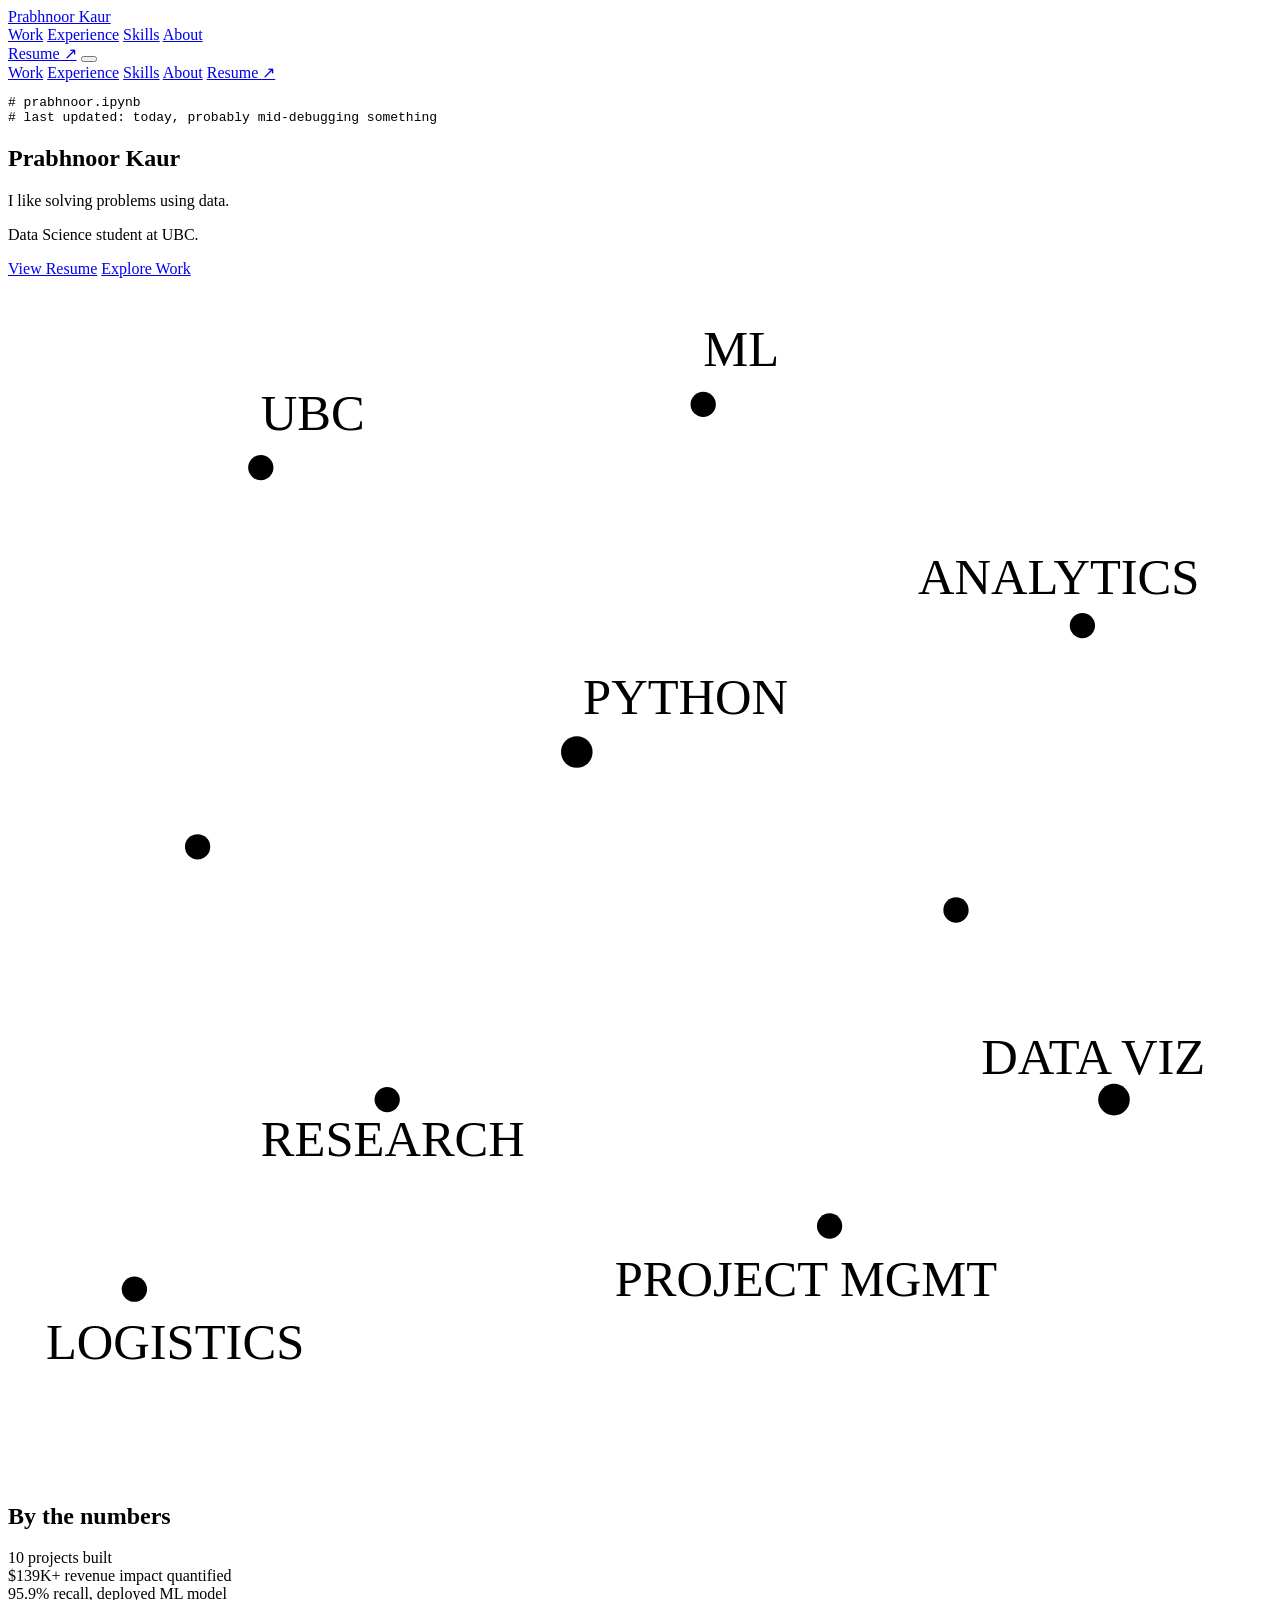
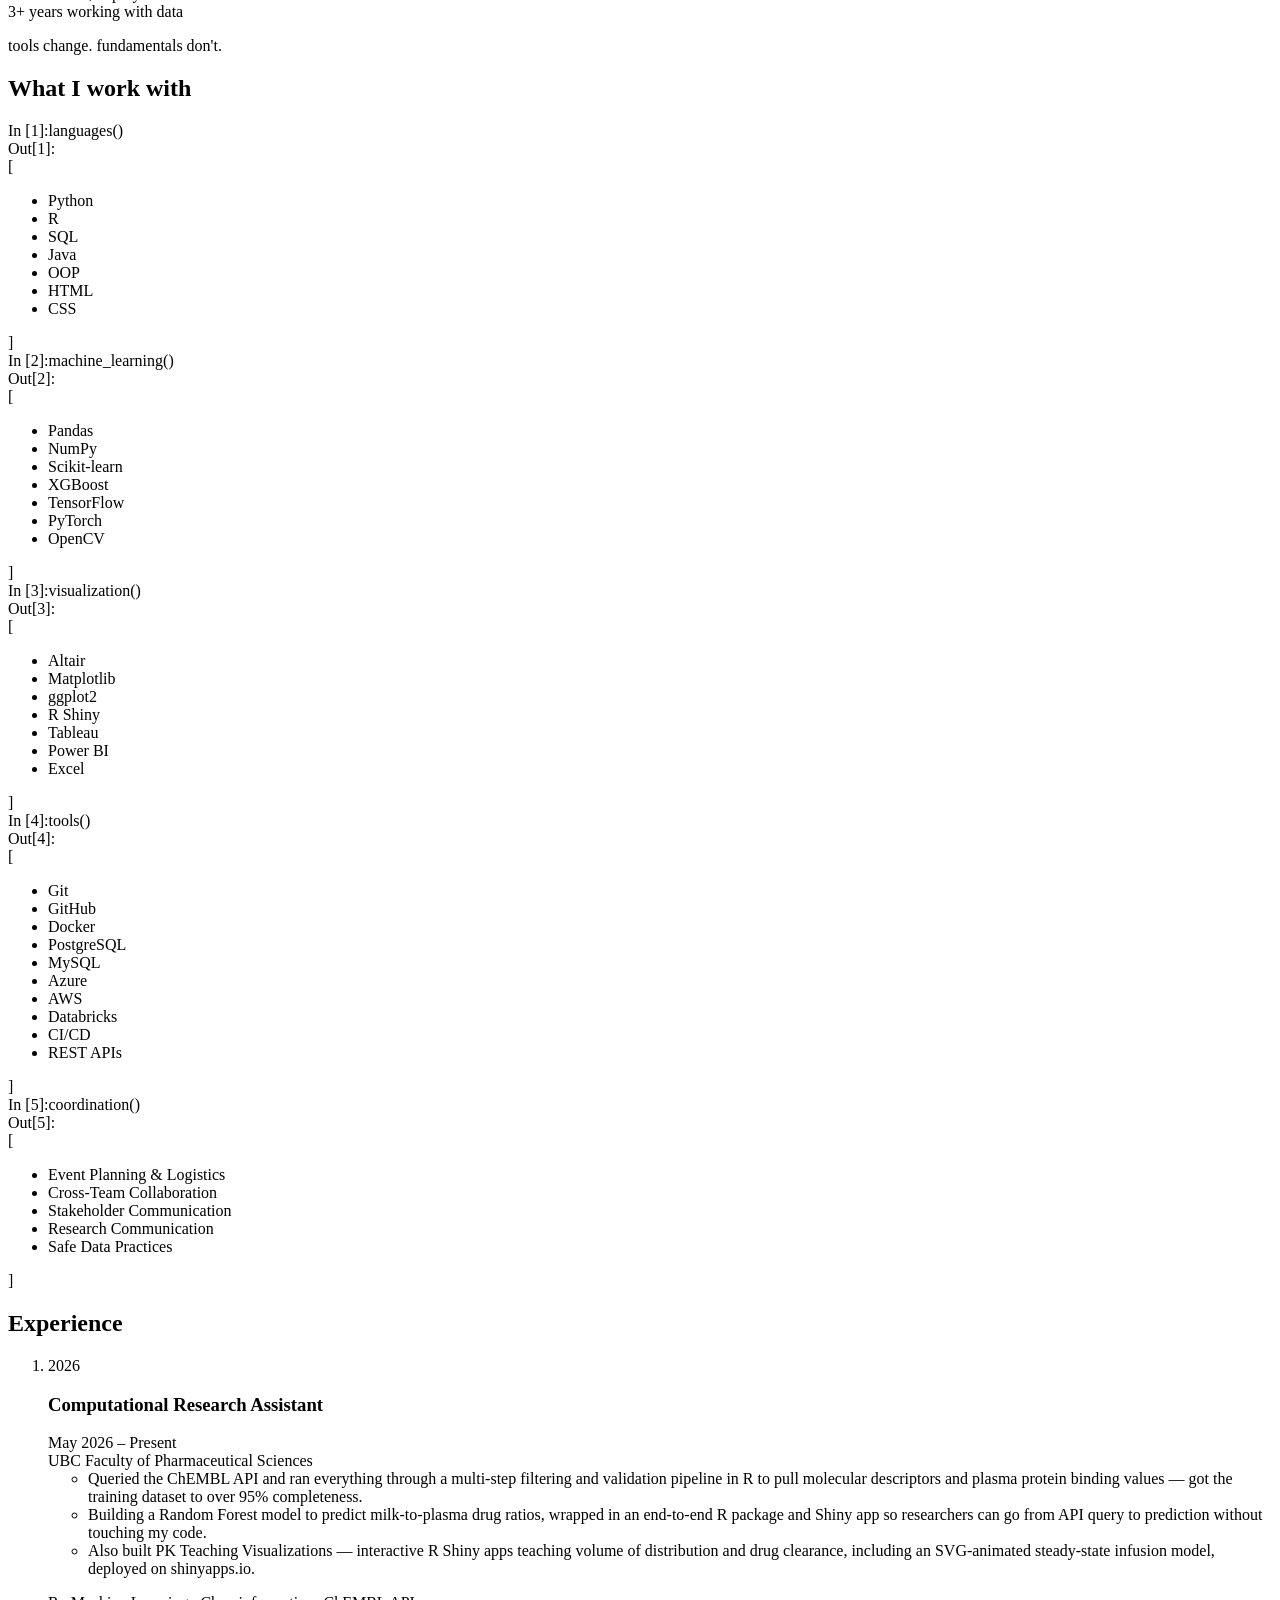
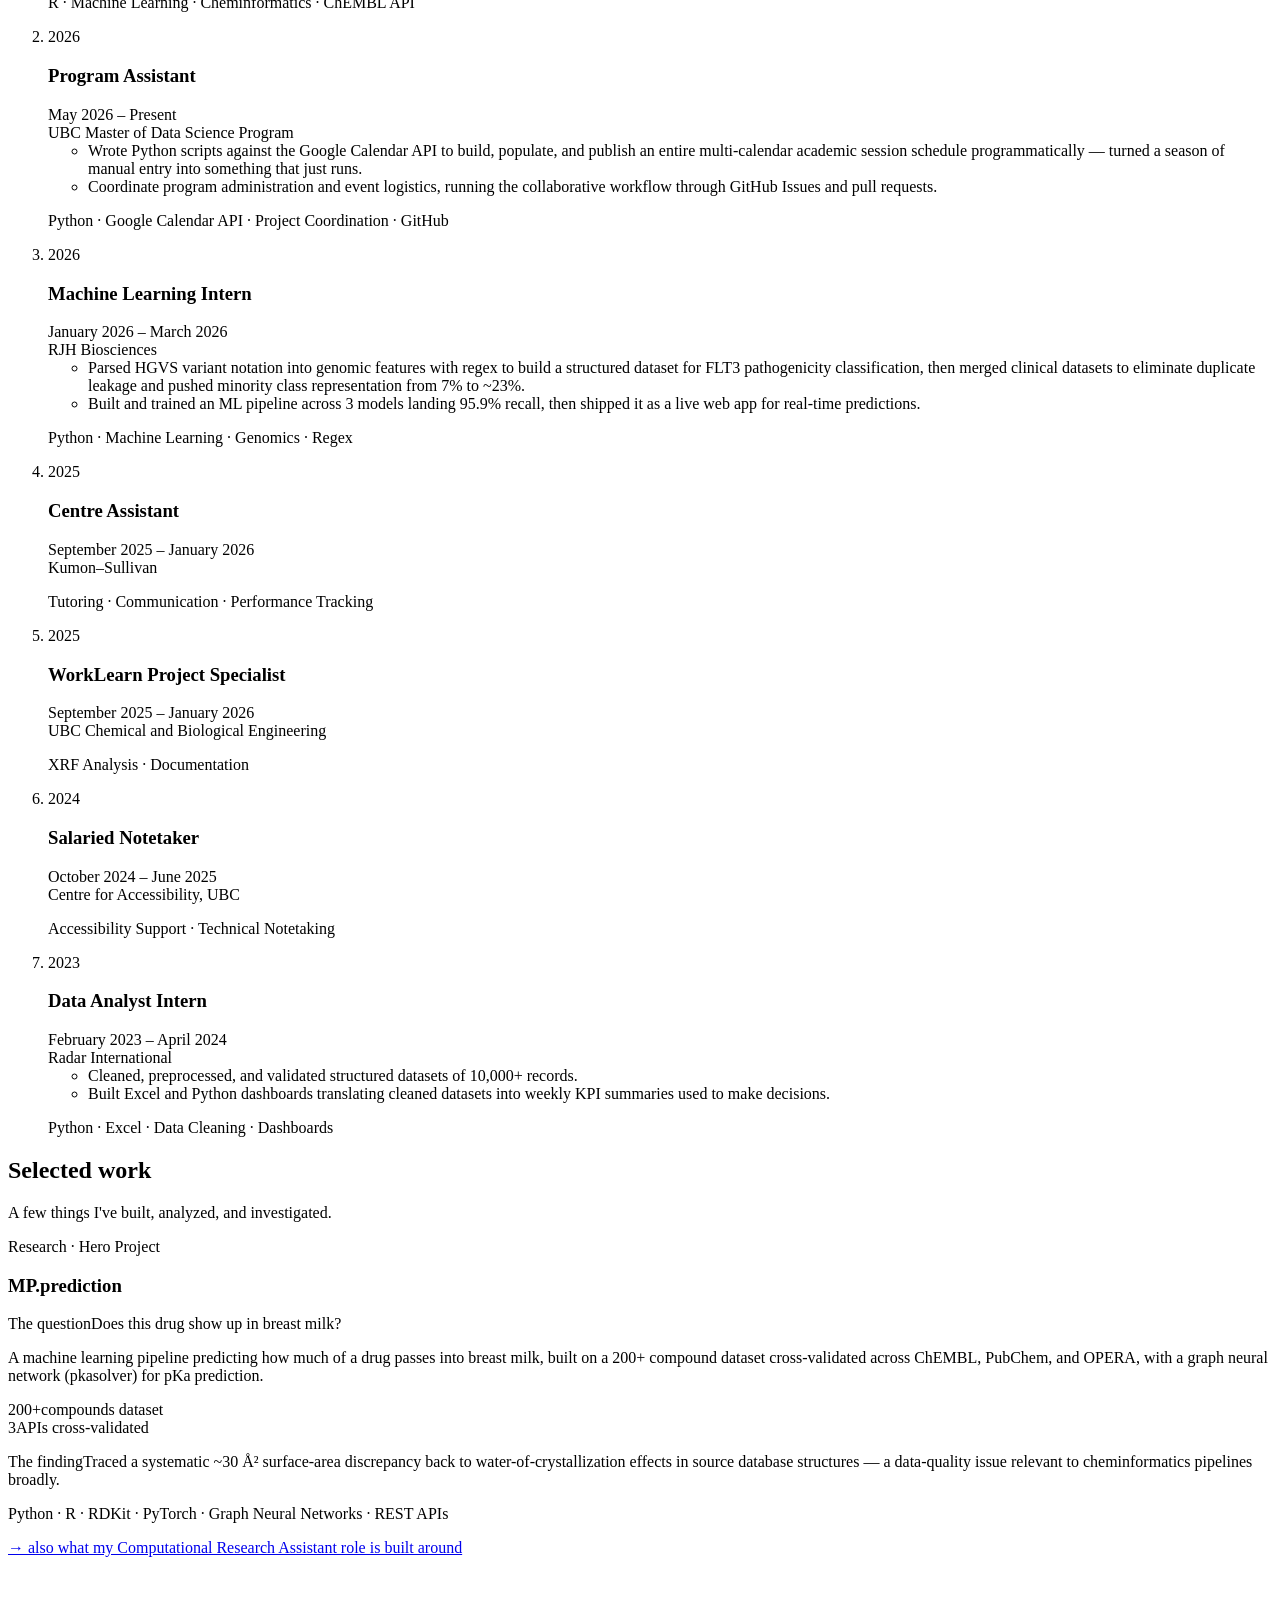
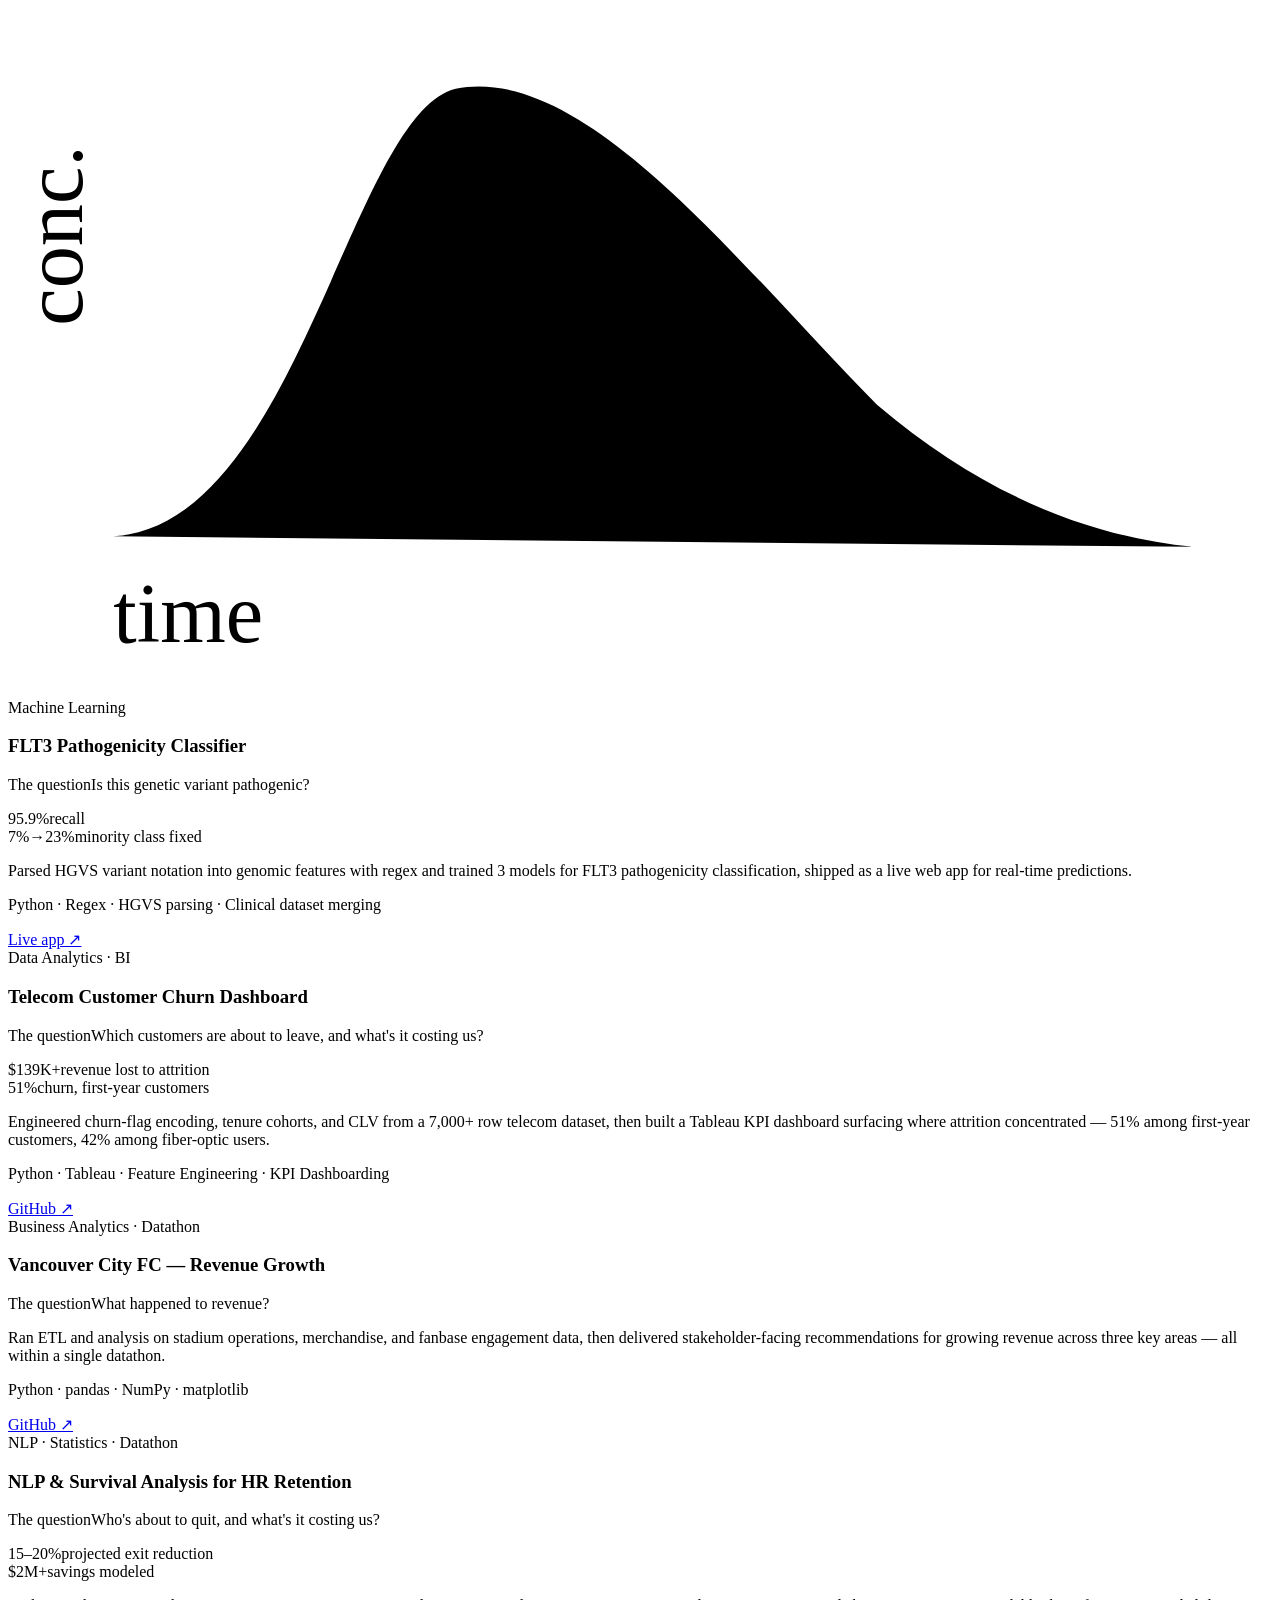
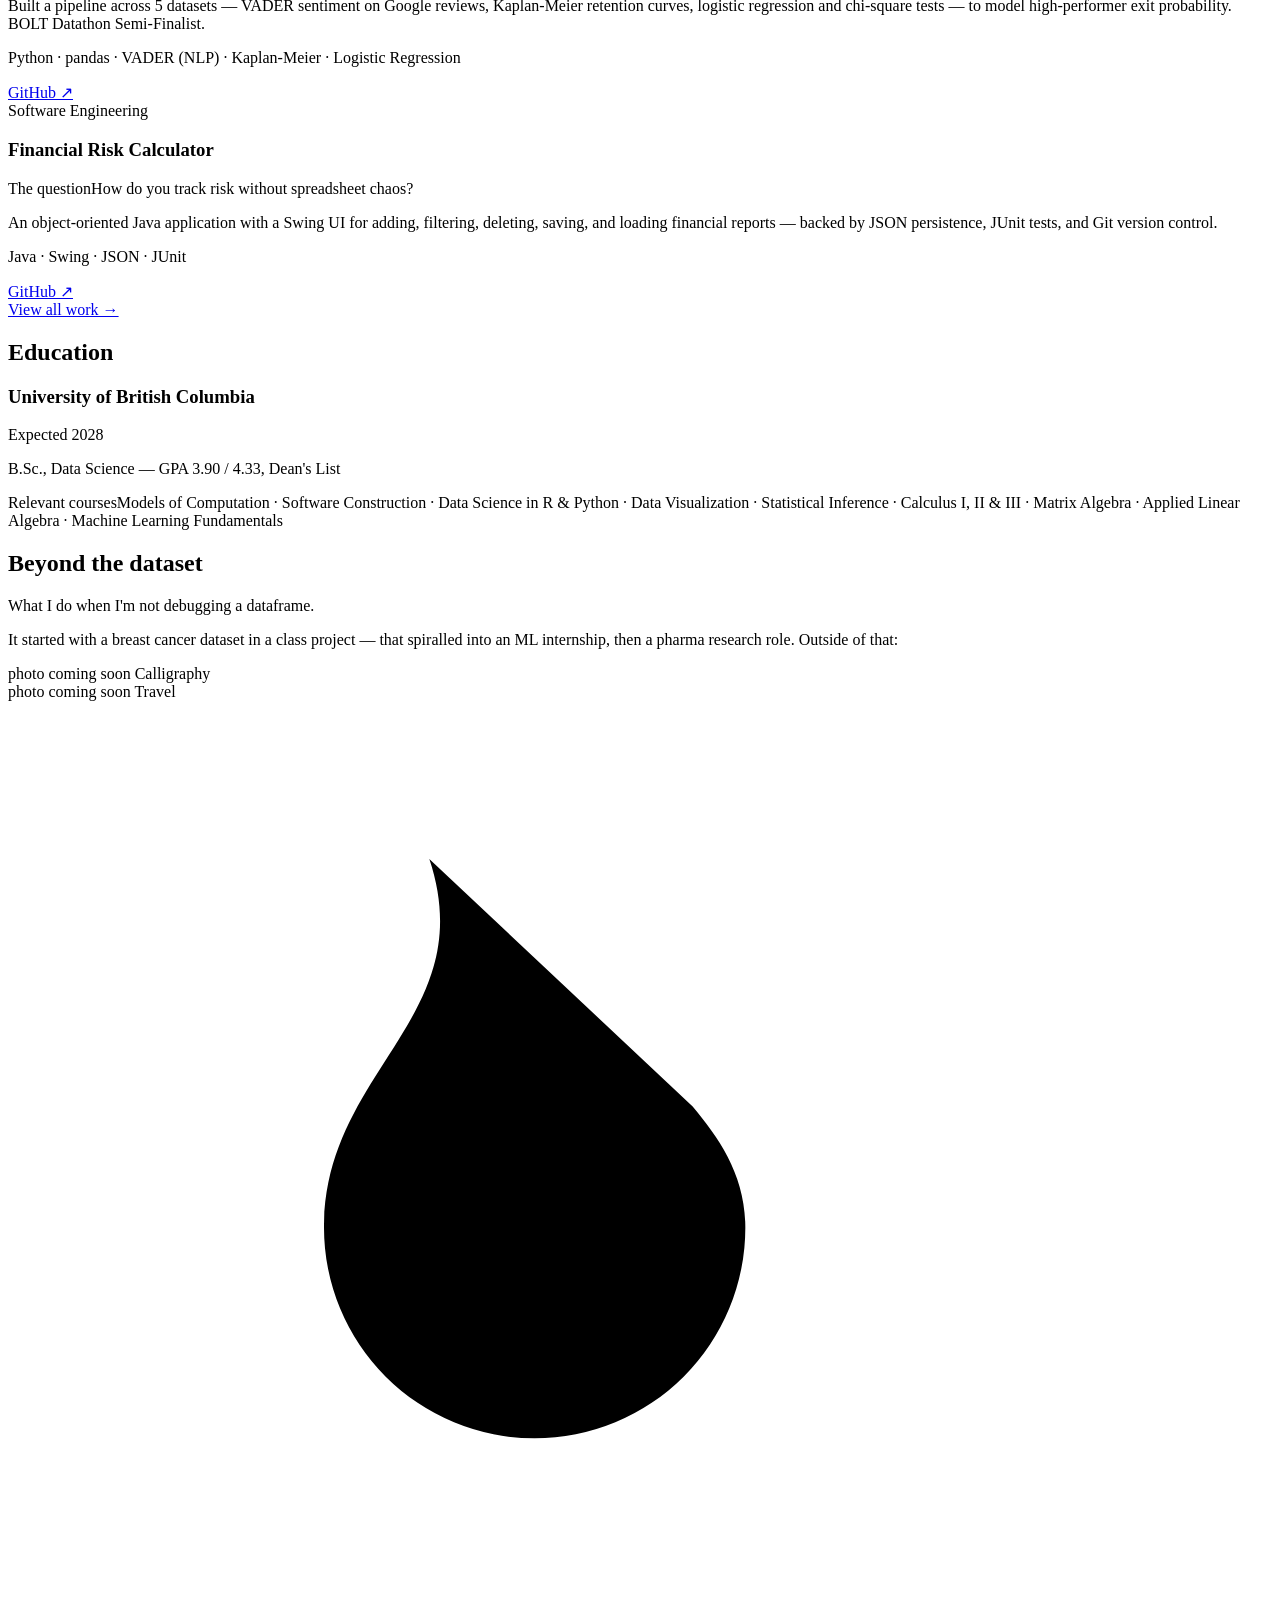
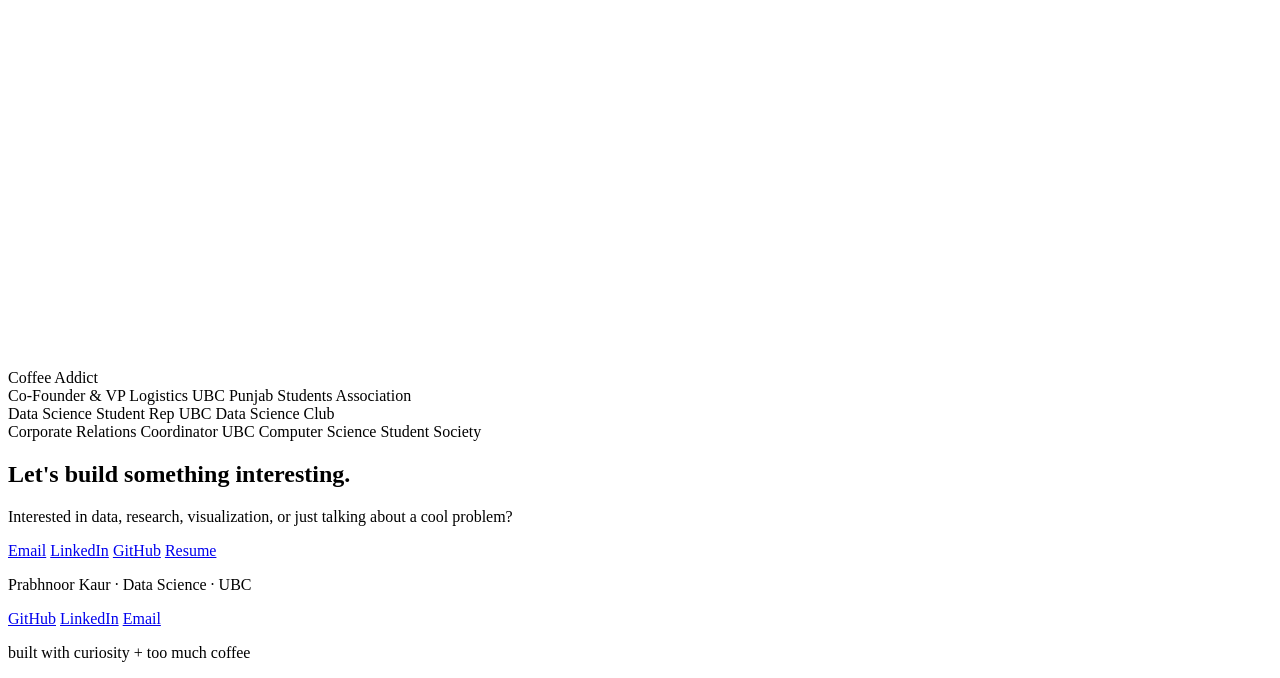
==== index.html @ 6705903b "added index.html" ====
<!DOCTYPE html>
<html lang="en">
<head>
  <meta charset="UTF-8" />
  <meta name="viewport" content="width=device-width, initial-scale=1.0" />
  <title>Prabhnoor Kaur — Data Science Student</title>
  <meta name="description" content="Data Science student at UBC working across machine learning, research, analytics, and data visualization." />
  <meta property="og:title" content="Prabhnoor Kaur — Data Science Student" />
  <meta property="og:description" content="Data Science student at UBC working across machine learning, research, analytics, and data visualization." />
  <meta property="og:type" content="website" />
  <link rel="icon" href="data:image/svg+xml,%3Csvg xmlns='http://www.w3.org/2000/svg' viewBox='0 0 32 32'%3E%3Crect width='32' height='32' rx='6' fill='%232E2A25'/%3E%3Ctext x='16' y='22' font-family='Georgia,serif' font-size='17' fill='%23FAF6EF' text-anchor='middle'%3EPK%3C/text%3E%3C/svg%3E" />

  <link rel="preconnect" href="https://fonts.googleapis.com" />
  <link rel="preconnect" href="https://fonts.gstatic.com" crossorigin />
  <link href="https://fonts.googleapis.com/css2?family=Playfair+Display:ital,wght@0,500;0,600;0,700;0,800;1,500;1,600&family=Caveat:wght@500;600;700&family=Inter:wght@400;500;600;700&family=JetBrains+Mono:wght@400;500;600&display=swap" rel="stylesheet" />

  <link rel="stylesheet" href="css/style.css" />
</head>
<body>

  <header class="site-nav" id="site-nav">
    <div class="site-nav-inner">
      <a class="nav-brand" href="#hero">Prabhnoor Kaur</a>

      <nav class="nav-links" aria-label="Primary">
        <a href="#work">Work</a>
        <a href="#experience">Experience</a>
        <a href="#skills">Skills</a>
        <a href="#about">About</a>
      </nav>

      <a class="nav-resume" href="assets/resume.pdf" download>Resume ↗</a>

      <button class="nav-toggle" id="nav-toggle" aria-expanded="false" aria-controls="nav-mobile-menu" aria-label="Open menu">
        <span></span><span></span><span></span>
      </button>
    </div>

    <nav class="nav-mobile" id="nav-mobile-menu" aria-label="Primary mobile">
      <a href="#work">Work</a>
      <a href="#experience">Experience</a>
      <a href="#skills">Skills</a>
      <a href="#about">About</a>
      <a href="assets/resume.pdf" download>Resume ↗</a>
    </nav>
  </header>

  <main>

    <!-- ============ HERO ============ -->
    <section class="hero" id="hero">
      <div class="hero-inner">
        <div class="hero-copy">
          <pre class="notebook-opener" aria-hidden="true"># prabhnoor.ipynb
# last updated: today, probably mid-debugging something</pre>

          <h1 class="hero-name">Prabhnoor Kaur</h1>

          <p class="hero-statement">I like solving problems using data.</p>
          <p class="hero-support">Data Science student at UBC.</p>

          <div class="hero-ctas">
            <a class="btn btn-primary" href="assets/resume.pdf" download>View Resume</a>
            <a class="btn btn-secondary" href="#work">Explore Work</a>
          </div>
        </div>

        <div class="hero-viz" aria-hidden="true">
          <svg class="network" viewBox="0 0 400 380" width="100%" height="100%">
            <g class="network-lines">
              <line x1="80" y1="60" x2="220" y2="40" />
              <line x1="220" y1="40" x2="340" y2="110" />
              <line x1="80" y1="60" x2="60" y2="180" />
              <line x1="60" y1="180" x2="180" y2="150" />
              <line x1="180" y1="150" x2="300" y2="200" />
              <line x1="180" y1="150" x2="120" y2="260" />
              <line x1="300" y1="200" x2="350" y2="260" />
              <line x1="120" y1="260" x2="260" y2="300" />
              <line x1="260" y1="300" x2="350" y2="260" />
              <line x1="60" y1="180" x2="40" y2="320" />
              <line x1="120" y1="260" x2="40" y2="320" />
            </g>
            <g class="network-points">
              <circle cx="80" cy="60" r="4" style="animation-delay:.05s" />
              <circle cx="220" cy="40" r="4" style="animation-delay:.12s" />
              <circle cx="340" cy="110" r="4" style="animation-delay:.19s" />
              <circle cx="60" cy="180" r="4" style="animation-delay:.26s" />
              <circle cx="180" cy="150" r="5" style="animation-delay:.33s" />
              <circle cx="300" cy="200" r="4" style="animation-delay:.40s" />
              <circle cx="120" cy="260" r="4" style="animation-delay:.47s" />
              <circle cx="260" cy="300" r="4" style="animation-delay:.54s" />
              <circle cx="350" cy="260" r="5" style="animation-delay:.61s" />
              <circle cx="40" cy="320" r="4" style="animation-delay:.68s" />
            </g>
            <g class="network-labels">
              <text x="80" y="48" style="animation-delay:1.3s">UBC</text>
              <text x="220" y="28" style="animation-delay:1.38s">ML</text>
              <text x="182" y="138" style="animation-delay:1.46s">PYTHON</text>
              <text x="80" y="278" style="animation-delay:1.54s">RESEARCH</text>
              <text x="308" y="252" style="animation-delay:1.62s">DATA VIZ</text>
              <text x="288" y="100" style="animation-delay:1.7s">ANALYTICS</text>
              <text x="192" y="322" style="animation-delay:1.78s">PROJECT MGMT</text>
              <text x="12" y="342" style="animation-delay:1.86s">LOGISTICS</text>
            </g>
          </svg>
        </div>
      </div>
    </section>

    <!-- ============ BY THE NUMBERS ============ -->
    <section class="numbers" id="numbers">
      <h2 class="visually-hidden">By the numbers</h2>
      <div class="numbers-inner">
        <div class="number-tile">
          <span class="number-value" data-count-to="10" data-suffix="">10</span>
          <span class="number-label">projects built</span>
        </div>
        <div class="number-tile">
          <span class="number-value" data-count-to="139" data-prefix="$" data-suffix="K+">$139K+</span>
          <span class="number-label">revenue impact quantified</span>
        </div>
        <div class="number-tile">
          <span class="number-value" data-count-to="95.9" data-suffix="%">95.9%</span>
          <span class="number-label">recall, deployed ML model</span>
        </div>
        <div class="number-tile">
          <span class="number-value" data-count-to="3" data-suffix="+">3+</span>
          <span class="number-label">years working with data</span>
        </div>
      </div>
    </section>

    <!-- ============ SKILLS ============ -->
    <section class="skills" id="skills">
      <div class="skills-inner">
        <p class="hand-annotation">tools change. fundamentals don't.</p>
        <h2 class="section-title reveal">What I work with</h2>

        <div class="skills-grid">

          <div class="skill-cluster reveal">
            <div class="cell-input">
              <span class="cell-prompt">In [1]:</span><span class="cell-code">languages()</span>
            </div>
            <div class="cell-output">
              <span class="output-prompt">Out[1]:</span>
              <div class="output-list-wrap">
                <span class="bracket">[</span>
                <ul class="output-list">
                  <li>Python</li><li>R</li><li>SQL</li><li>Java</li><li>OOP</li><li>HTML</li><li>CSS</li>
                </ul>
                <span class="bracket">]</span>
              </div>
            </div>
          </div>

          <div class="skill-cluster reveal">
            <div class="cell-input">
              <span class="cell-prompt">In [2]:</span><span class="cell-code">machine_learning()</span>
            </div>
            <div class="cell-output">
              <span class="output-prompt">Out[2]:</span>
              <div class="output-list-wrap">
                <span class="bracket">[</span>
                <ul class="output-list">
                  <li>Pandas</li><li>NumPy</li><li>Scikit-learn</li><li>XGBoost</li><li>TensorFlow</li><li>PyTorch</li><li>OpenCV</li>
                </ul>
                <span class="bracket">]</span>
              </div>
            </div>
          </div>

          <div class="skill-cluster reveal">
            <div class="cell-input">
              <span class="cell-prompt">In [3]:</span><span class="cell-code">visualization()</span>
            </div>
            <div class="cell-output">
              <span class="output-prompt">Out[3]:</span>
              <div class="output-list-wrap">
                <span class="bracket">[</span>
                <ul class="output-list">
                  <li>Altair</li><li>Matplotlib</li><li>ggplot2</li><li>R Shiny</li><li>Tableau</li><li>Power BI</li><li>Excel</li>
                </ul>
                <span class="bracket">]</span>
              </div>
            </div>
          </div>

          <div class="skill-cluster reveal">
            <div class="cell-input">
              <span class="cell-prompt">In [4]:</span><span class="cell-code">tools()</span>
            </div>
            <div class="cell-output">
              <span class="output-prompt">Out[4]:</span>
              <div class="output-list-wrap">
                <span class="bracket">[</span>
                <ul class="output-list">
                  <li>Git</li><li>GitHub</li><li>Docker</li><li>PostgreSQL</li><li>MySQL</li><li>Azure</li><li>AWS</li><li>Databricks</li><li>CI/CD</li><li>REST APIs</li>
                </ul>
                <span class="bracket">]</span>
              </div>
            </div>
          </div>

          <div class="skill-cluster reveal">
            <div class="cell-input">
              <span class="cell-prompt">In [5]:</span><span class="cell-code">coordination()</span>
            </div>
            <div class="cell-output">
              <span class="output-prompt">Out[5]:</span>
              <div class="output-list-wrap">
                <span class="bracket">[</span>
                <ul class="output-list">
                  <li>Event Planning &amp; Logistics</li><li>Cross-Team Collaboration</li><li>Stakeholder Communication</li><li>Research Communication</li><li>Safe Data Practices</li>
                </ul>
                <span class="bracket">]</span>
              </div>
            </div>
          </div>

        </div>
      </div>
    </section>

    <!-- ============ EXPERIENCE ============ -->
    <section class="experience" id="experience">
      <div class="experience-inner">
        <h2 class="section-title reveal">Experience</h2>

        <ol class="timeline">

          <li class="timeline-entry timeline-entry--major reveal">
            <span class="timeline-year">2026</span>
            <div class="timeline-content">
              <div class="timeline-head">
                <h3 class="timeline-role">Computational Research Assistant</h3>
                <span class="timeline-dates">May 2026 – Present</span>
              </div>
              <span class="timeline-org">UBC Faculty of Pharmaceutical Sciences</span>
              <ul class="timeline-bullets">
                <li>Queried the ChEMBL API and ran everything through a multi-step filtering and validation pipeline in R to pull molecular descriptors and plasma protein binding values — got the training dataset to over 95% completeness.</li>
                <li>Building a Random Forest model to predict milk-to-plasma drug ratios, wrapped in an end-to-end R package and Shiny app so researchers can go from API query to prediction without touching my code.</li>
                <li>Also built PK Teaching Visualizations — interactive R Shiny apps teaching volume of distribution and drug clearance, including an SVG-animated steady-state infusion model, deployed on shinyapps.io.</li>
              </ul>
              <p class="timeline-tags">R · Machine Learning · Cheminformatics · ChEMBL API</p>
            </div>
          </li>

          <li class="timeline-entry timeline-entry--major reveal">
            <span class="timeline-year">2026</span>
            <div class="timeline-content">
              <div class="timeline-head">
                <h3 class="timeline-role">Program Assistant</h3>
                <span class="timeline-dates">May 2026 – Present</span>
              </div>
              <span class="timeline-org">UBC Master of Data Science Program</span>
              <ul class="timeline-bullets">
                <li>Wrote Python scripts against the Google Calendar API to build, populate, and publish an entire multi-calendar academic session schedule programmatically — turned a season of manual entry into something that just runs.</li>
                <li>Coordinate program administration and event logistics, running the collaborative workflow through GitHub Issues and pull requests.</li>
              </ul>
              <p class="timeline-tags">Python · Google Calendar API · Project Coordination · GitHub</p>
            </div>
          </li>

          <li class="timeline-entry timeline-entry--major reveal">
            <span class="timeline-year">2026</span>
            <div class="timeline-content">
              <div class="timeline-head">
                <h3 class="timeline-role">Machine Learning Intern</h3>
                <span class="timeline-dates">January 2026 – March 2026</span>
              </div>
              <span class="timeline-org">RJH Biosciences</span>
              <ul class="timeline-bullets">
                <li>Parsed HGVS variant notation into genomic features with regex to build a structured dataset for FLT3 pathogenicity classification, then merged clinical datasets to eliminate duplicate leakage and pushed minority class representation from 7% to ~23%.</li>
                <li>Built and trained an ML pipeline across 3 models landing 95.9% recall, then shipped it as a live web app for real-time predictions.</li>
              </ul>
              <p class="timeline-tags">Python · Machine Learning · Genomics · Regex</p>
            </div>
          </li>

          <li class="timeline-entry reveal">
            <span class="timeline-year">2025</span>
            <div class="timeline-content">
              <div class="timeline-head">
                <h3 class="timeline-role">Centre Assistant</h3>
                <span class="timeline-dates">September 2025 – January 2026</span>
              </div>
              <span class="timeline-org">Kumon–Sullivan</span>
              <p class="timeline-tags">Tutoring · Communication · Performance Tracking</p>
            </div>
          </li>

          <li class="timeline-entry reveal">
            <span class="timeline-year">2025</span>
            <div class="timeline-content">
              <div class="timeline-head">
                <h3 class="timeline-role">WorkLearn Project Specialist</h3>
                <span class="timeline-dates">September 2025 – January 2026</span>
              </div>
              <span class="timeline-org">UBC Chemical and Biological Engineering</span>
              <p class="timeline-tags">XRF Analysis · Documentation</p>
            </div>
          </li>

          <li class="timeline-entry reveal">
            <span class="timeline-year">2024</span>
            <div class="timeline-content">
              <div class="timeline-head">
                <h3 class="timeline-role">Salaried Notetaker</h3>
                <span class="timeline-dates">October 2024 – June 2025</span>
              </div>
              <span class="timeline-org">Centre for Accessibility, UBC</span>
              <p class="timeline-tags">Accessibility Support · Technical Notetaking</p>
            </div>
          </li>

          <li class="timeline-entry timeline-entry--major reveal">
            <span class="timeline-year">2023</span>
            <div class="timeline-content">
              <div class="timeline-head">
                <h3 class="timeline-role">Data Analyst Intern</h3>
                <span class="timeline-dates">February 2023 – April 2024</span>
              </div>
              <span class="timeline-org">Radar International</span>
              <ul class="timeline-bullets">
                <li>Cleaned, preprocessed, and validated structured datasets of 10,000+ records.</li>
                <li>Built Excel and Python dashboards translating cleaned datasets into weekly KPI summaries used to make decisions.</li>
              </ul>
              <p class="timeline-tags">Python · Excel · Data Cleaning · Dashboards</p>
            </div>
          </li>

        </ol>
      </div>
    </section>

    <!-- ============ SELECTED WORK ============ -->
    <section class="work" id="work">
      <div class="work-inner">
        <h2 class="section-title reveal">Selected work</h2>
        <p class="work-sub">A few things I've built, analyzed, and investigated.</p>

        <article class="project project--hero reveal">
          <div class="project-copy">
            <span class="project-tag">Research · Hero Project</span>
            <h3 class="project-title">MP.prediction</h3>
            <p class="project-question"><span class="label">The question</span>Does this drug show up in breast milk?</p>
            <p class="project-desc">A machine learning pipeline predicting how much of a drug passes into breast milk, built on a 200+ compound dataset cross-validated across ChEMBL, PubChem, and OPERA, with a graph neural network (pkasolver) for pKa prediction.</p>
            <div class="project-metrics">
              <div><span class="metric-value">200+</span><span class="metric-label">compounds dataset</span></div>
              <div><span class="metric-value">3</span><span class="metric-label">APIs cross-validated</span></div>
            </div>
            <p class="project-finding"><span class="label">The finding</span>Traced a systematic ~30 Å² surface-area discrepancy back to water-of-crystallization effects in source database structures — a data-quality issue relevant to cheminformatics pipelines broadly.</p>
            <p class="project-approach">Python · R · RDKit · PyTorch · Graph Neural Networks · REST APIs</p>
            <a class="project-link" href="#experience">→ also what my Computational Research Assistant role is built around</a>
          </div>
          <div class="project-viz" aria-hidden="true">
            <svg viewBox="0 0 240 140" width="100%" height="100%">
              <line class="axis" x1="20" y1="115" x2="225" y2="115" />
              <line class="axis" x1="20" y1="115" x2="20" y2="15" />
              <path class="curve" d="M20,110 C 55,108 65,30 85,25 C 110,20 140,60 165,85 C 185,102 205,110 225,112" />
              <text class="axis-label" x="20" y="130">time</text>
              <text class="axis-label axis-label--v" x="-70" y="14" transform="rotate(-90)">conc.</text>
            </svg>
          </div>
        </article>

        <div class="project-grid">

          <article class="project reveal">
            <span class="project-tag">Machine Learning</span>
            <h3 class="project-title">FLT3 Pathogenicity Classifier</h3>
            <p class="project-question"><span class="label">The question</span>Is this genetic variant pathogenic?</p>
            <div class="project-metrics project-metrics--compact">
              <div><span class="metric-value">95.9%</span><span class="metric-label">recall</span></div>
              <div><span class="metric-value">7%→23%</span><span class="metric-label">minority class fixed</span></div>
            </div>
            <p class="project-desc">Parsed HGVS variant notation into genomic features with regex and trained 3 models for FLT3 pathogenicity classification, shipped as a live web app for real-time predictions.</p>
            <p class="project-approach">Python · Regex · HGVS parsing · Clinical dataset merging</p>
            <a class="project-link" href="https://flt3-pathogenicity.onrender.com/" target="_blank" rel="noopener noreferrer">Live app ↗</a>
          </article>

          <article class="project reveal">
            <span class="project-tag">Data Analytics · BI</span>
            <h3 class="project-title">Telecom Customer Churn Dashboard</h3>
            <p class="project-question"><span class="label">The question</span>Which customers are about to leave, and what's it costing us?</p>
            <div class="project-metrics project-metrics--compact">
              <div><span class="metric-value">$139K+</span><span class="metric-label">revenue lost to attrition</span></div>
              <div><span class="metric-value">51%</span><span class="metric-label">churn, first-year customers</span></div>
            </div>
            <p class="project-desc">Engineered churn-flag encoding, tenure cohorts, and CLV from a 7,000+ row telecom dataset, then built a Tableau KPI dashboard surfacing where attrition concentrated — 51% among first-year customers, 42% among fiber-optic users.</p>
            <p class="project-approach">Python · Tableau · Feature Engineering · KPI Dashboarding</p>
            <a class="project-link" href="https://github.com/pkarwal/Customer-Churn-Analysis" target="_blank" rel="noopener noreferrer">GitHub ↗</a>
          </article>

          <article class="project reveal">
            <span class="project-tag">Business Analytics · Datathon</span>
            <h3 class="project-title">Vancouver City FC — Revenue Growth</h3>
            <p class="project-question"><span class="label">The question</span>What happened to revenue?</p>
            <p class="project-desc">Ran ETL and analysis on stadium operations, merchandise, and fanbase engagement data, then delivered stakeholder-facing recommendations for growing revenue across three key areas — all within a single datathon.</p>
            <p class="project-approach">Python · pandas · NumPy · matplotlib</p>
            <a class="project-link" href="https://github.com/Tiya-Verma/bolt_datathon" target="_blank" rel="noopener noreferrer">GitHub ↗</a>
          </article>

          <article class="project reveal">
            <span class="project-tag">NLP · Statistics · Datathon</span>
            <h3 class="project-title">NLP &amp; Survival Analysis for HR Retention</h3>
            <p class="project-question"><span class="label">The question</span>Who's about to quit, and what's it costing us?</p>
            <div class="project-metrics project-metrics--compact">
              <div><span class="metric-value">15–20%</span><span class="metric-label">projected exit reduction</span></div>
              <div><span class="metric-value">$2M+</span><span class="metric-label">savings modeled</span></div>
            </div>
            <p class="project-desc">Built a pipeline across 5 datasets — VADER sentiment on Google reviews, Kaplan-Meier retention curves, logistic regression and chi-square tests — to model high-performer exit probability. BOLT Datathon Semi-Finalist.</p>
            <p class="project-approach">Python · pandas · VADER (NLP) · Kaplan-Meier · Logistic Regression</p>
            <a class="project-link" href="https://github.com/pkarwal/Bolt_Datathon" target="_blank" rel="noopener noreferrer">GitHub ↗</a>
          </article>

          <article class="project reveal">
            <span class="project-tag">Software Engineering</span>
            <h3 class="project-title">Financial Risk Calculator</h3>
            <p class="project-question"><span class="label">The question</span>How do you track risk without spreadsheet chaos?</p>
            <p class="project-desc">An object-oriented Java application with a Swing UI for adding, filtering, deleting, saving, and loading financial reports — backed by JSON persistence, JUnit tests, and Git version control.</p>
            <p class="project-approach">Java · Swing · JSON · JUnit</p>
            <a class="project-link" href="https://github.com/pkarwal/FinancialRiskCalculator" target="_blank" rel="noopener noreferrer">GitHub ↗</a>
          </article>

        </div>

        <a class="view-all-work" href="https://github.com/pkarwal" target="_blank" rel="noopener noreferrer">View all work →</a>
      </div>
    </section>

    <!-- ============ EDUCATION ============ -->
    <section class="education" id="education">
      <div class="education-inner">
        <h2 class="section-title reveal">Education</h2>
        <div class="education-card">
          <div class="education-head">
            <h3 class="education-school">University of British Columbia</h3>
            <span class="education-dates">Expected 2028</span>
          </div>
          <p class="education-degree">B.Sc., Data Science — GPA 3.90 / 4.33, Dean's List</p>
          <p class="education-courses"><span class="label">Relevant courses</span>Models of Computation · Software Construction · Data Science in R &amp; Python · Data Visualization · Statistical Inference · Calculus I, II &amp; III · Matrix Algebra · Applied Linear Algebra · Machine Learning Fundamentals</p>
        </div>
      </div>
    </section>

    <!-- ============ BEYOND THE DATASET ============ -->
    <section class="beyond" id="about">
      <div class="beyond-inner">
        <h2 class="section-title reveal">Beyond the dataset</h2>
        <p class="beyond-sub">What I do when I'm not debugging a dataframe.</p>
        <p class="beyond-lede">It started with a breast cancer dataset in a class project — that spiralled into an ML internship, then a pharma research role. Outside of that:</p>

        <div class="scrapbook">

          <div class="scrap reveal scrap--rotate-a scrap--photo">
            <span class="scrap-tape" aria-hidden="true"></span>
            <span class="scrap-photo-placeholder">photo coming soon</span>
            <span class="scrap-label">Calligraphy</span>
          </div>

          <div class="scrap reveal scrap--rotate-b scrap--photo">
            <span class="scrap-tape" aria-hidden="true"></span>
            <span class="scrap-photo-placeholder">photo coming soon</span>
            <span class="scrap-label">Travel</span>
          </div>

          <div class="scrap reveal scrap--rotate-a">
            <span class="scrap-tape" aria-hidden="true"></span>
            <svg class="scrap-icon" viewBox="0 0 24 24" aria-hidden="true"><path d="M8 3c1 3-2 4-2 7a4 4 0 0 0 8 0c0-1-.5-1.7-1-2.3M12 14v7M9 21h6" /></svg>
            <span class="scrap-label">Coffee Addict</span>
          </div>

          <div class="scrap reveal scrap--rotate-b">
            <span class="scrap-tape" aria-hidden="true"></span>
            <span class="scrap-role">Co-Founder &amp; VP Logistics</span>
            <span class="scrap-org">UBC Punjab Students Association</span>
          </div>

          <div class="scrap reveal scrap--rotate-a">
            <span class="scrap-tape" aria-hidden="true"></span>
            <span class="scrap-role">Data Science Student Rep</span>
            <span class="scrap-org">UBC Data Science Club</span>
          </div>

          <div class="scrap reveal scrap--rotate-b">
            <span class="scrap-tape" aria-hidden="true"></span>
            <span class="scrap-role">Corporate Relations Coordinator</span>
            <span class="scrap-org">UBC Computer Science Student Society</span>
          </div>

        </div>
      </div>
    </section>

    <!-- ============ CONTACT ============ -->
    <section class="contact" id="contact">
      <div class="contact-inner">
        <h2 class="section-title reveal">Let's build something interesting.</h2>
        <p class="contact-sub">Interested in data, research, visualization, or just talking about a cool problem?</p>
        <div class="contact-ctas">
          <a class="btn btn-primary" href="mailto:prabhi.karwal4@gmail.com">Email</a>
          <a class="btn btn-secondary" href="https://www.linkedin.com/in/prabhnoorkarwal/" target="_blank" rel="noopener noreferrer">LinkedIn</a>
          <a class="btn btn-secondary" href="https://github.com/pkarwal" target="_blank" rel="noopener noreferrer">GitHub</a>
          <a class="btn btn-secondary" href="assets/resume.pdf" download>Resume</a>
        </div>
      </div>
    </section>

  </main>

  <footer class="site-footer">
    <p class="footer-line">Prabhnoor Kaur · Data Science · UBC</p>
    <div class="footer-links">
      <a href="https://github.com/pkarwal" target="_blank" rel="noopener noreferrer">GitHub</a>
      <a href="https://www.linkedin.com/in/prabhnoorkarwal/" target="_blank" rel="noopener noreferrer">LinkedIn</a>
      <a href="mailto:prabhi.karwal4@gmail.com">Email</a>
    </div>
    <p class="footer-joke">built with curiosity + too much coffee</p>
  </footer>

  <script src="js/main.js" defer></script>
</body>
</html>
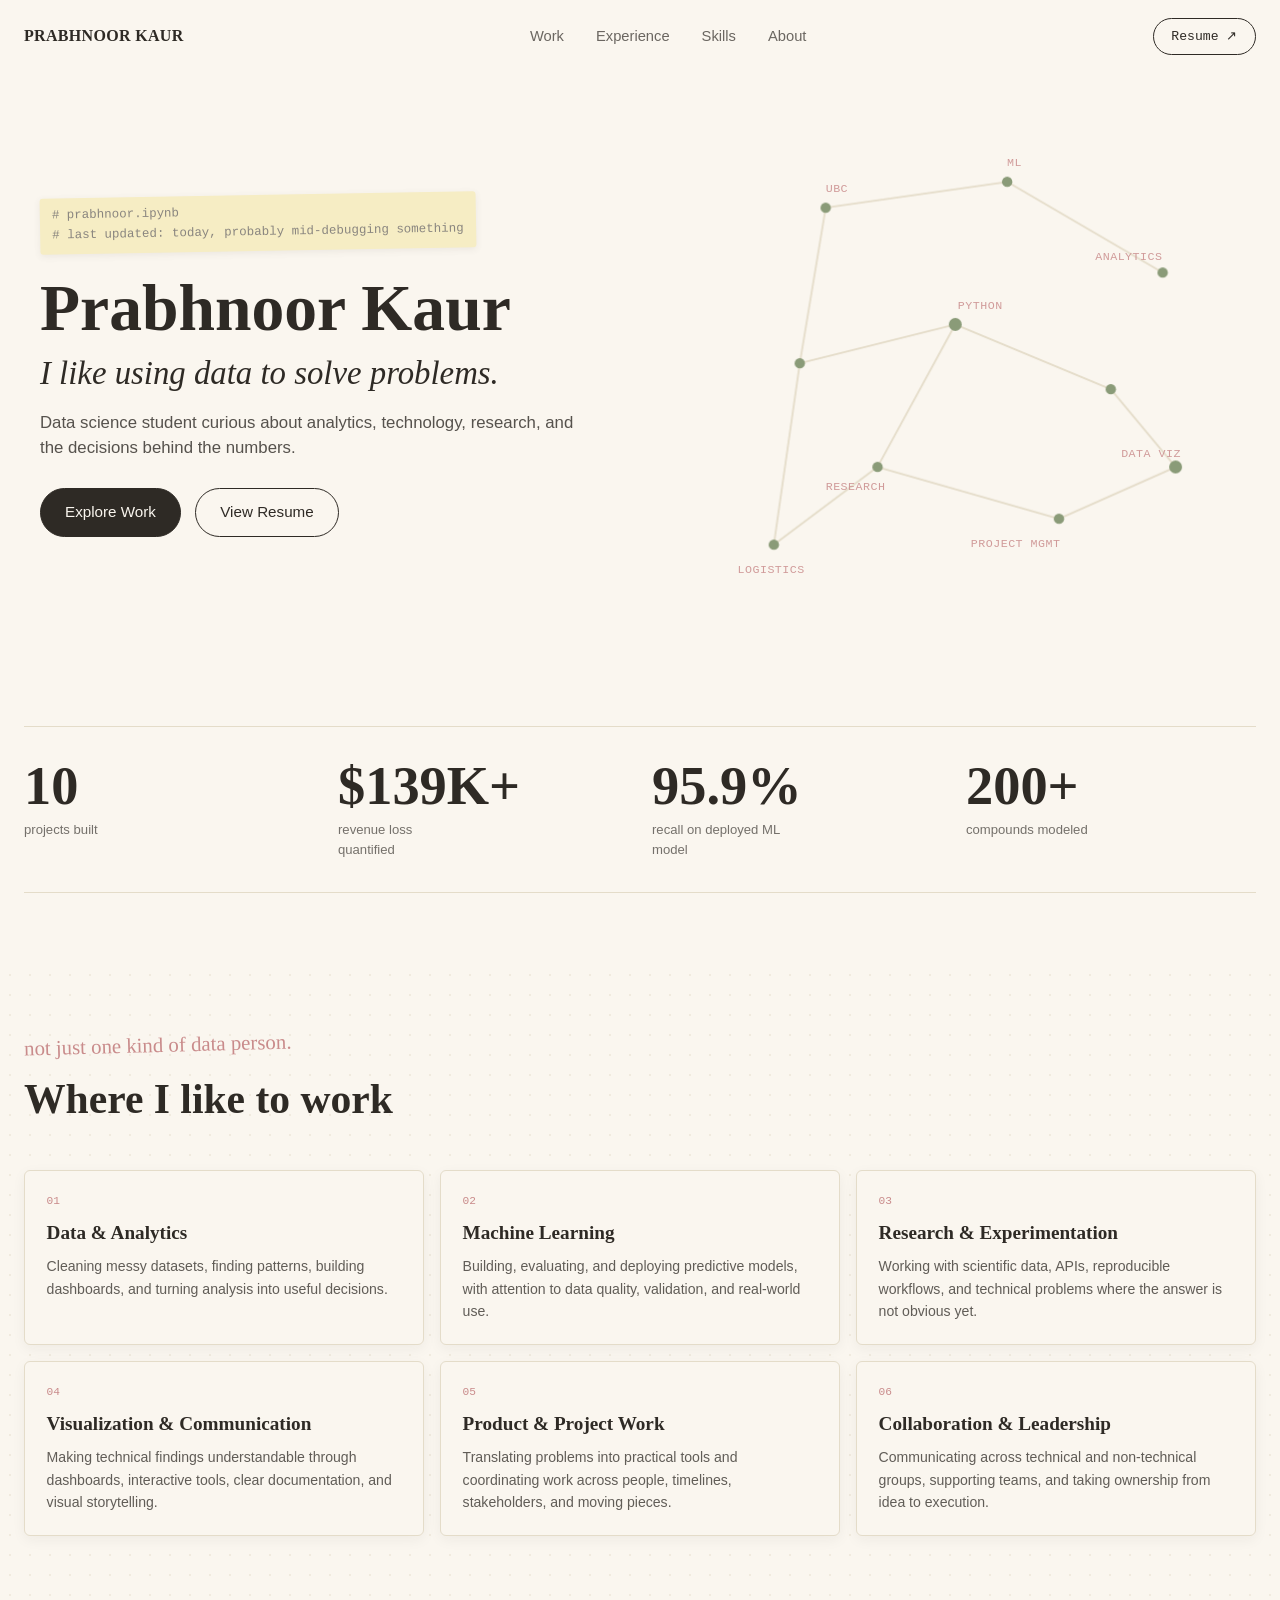
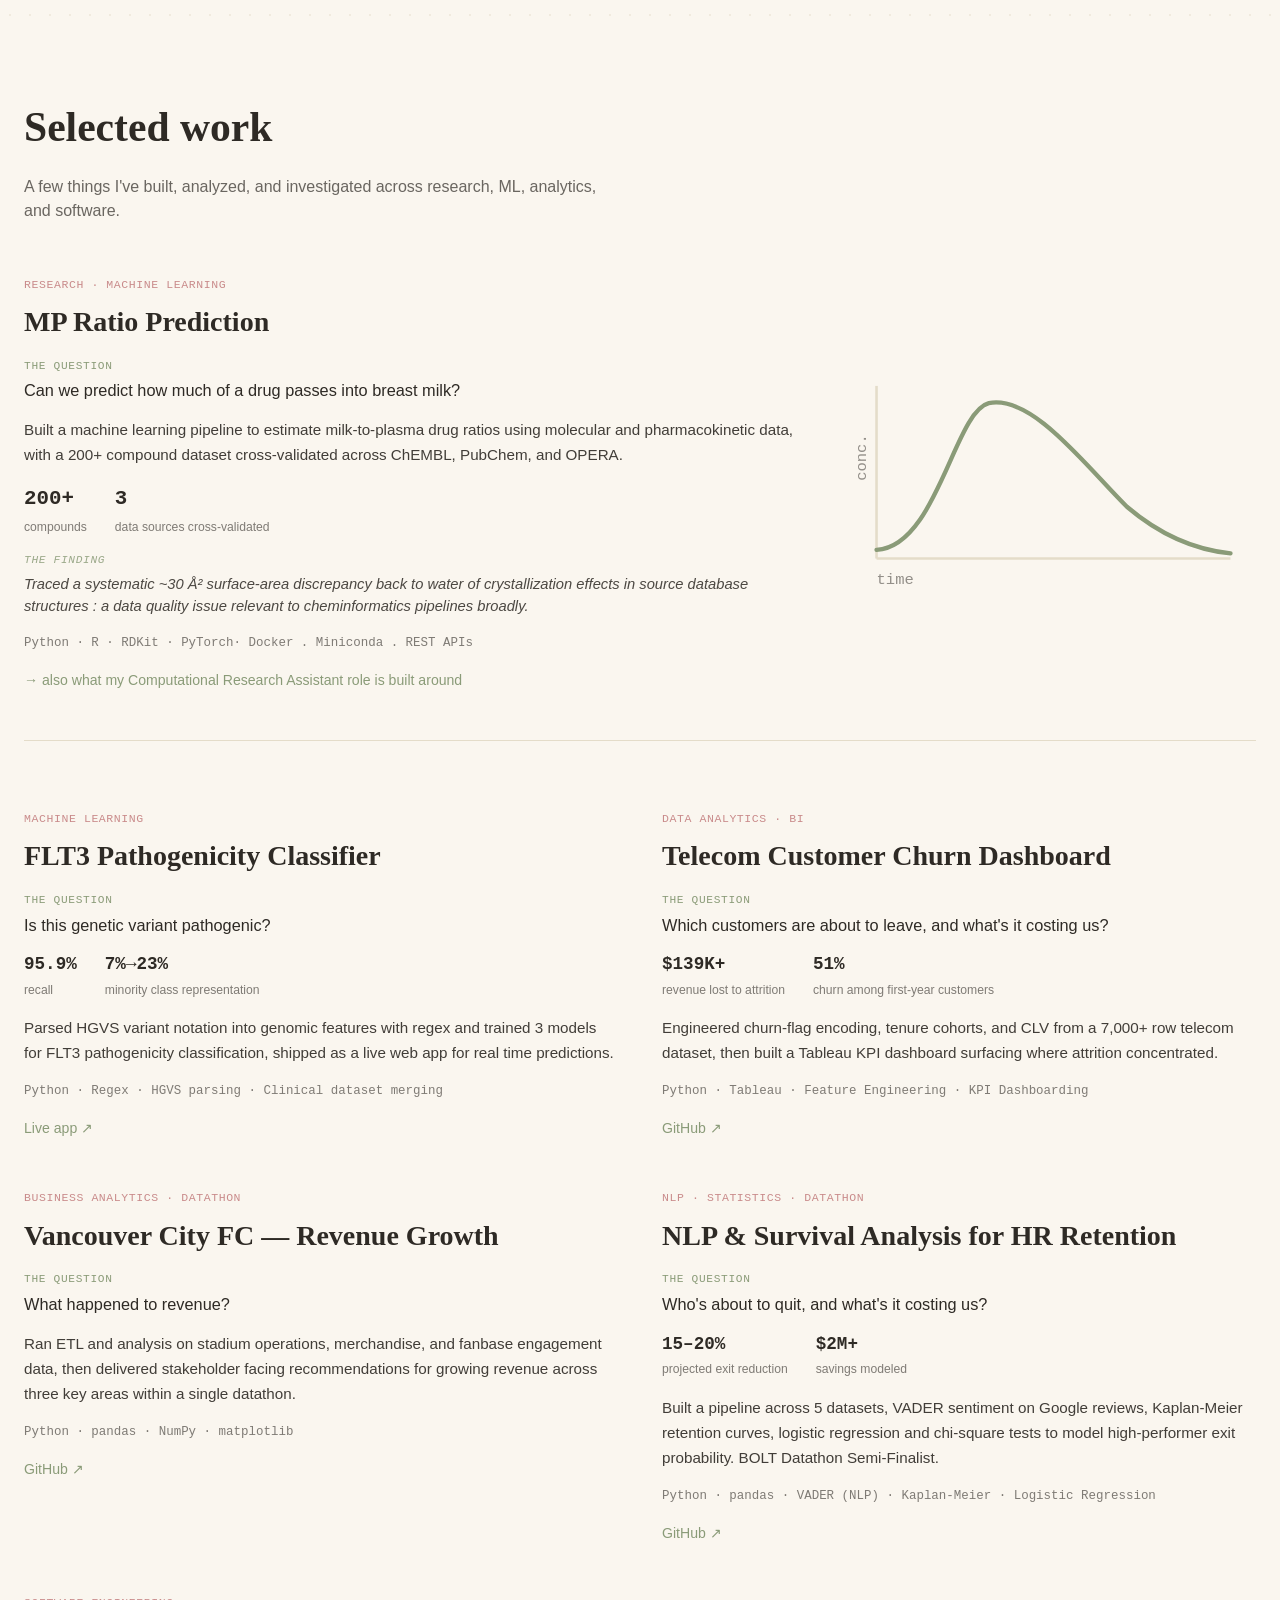
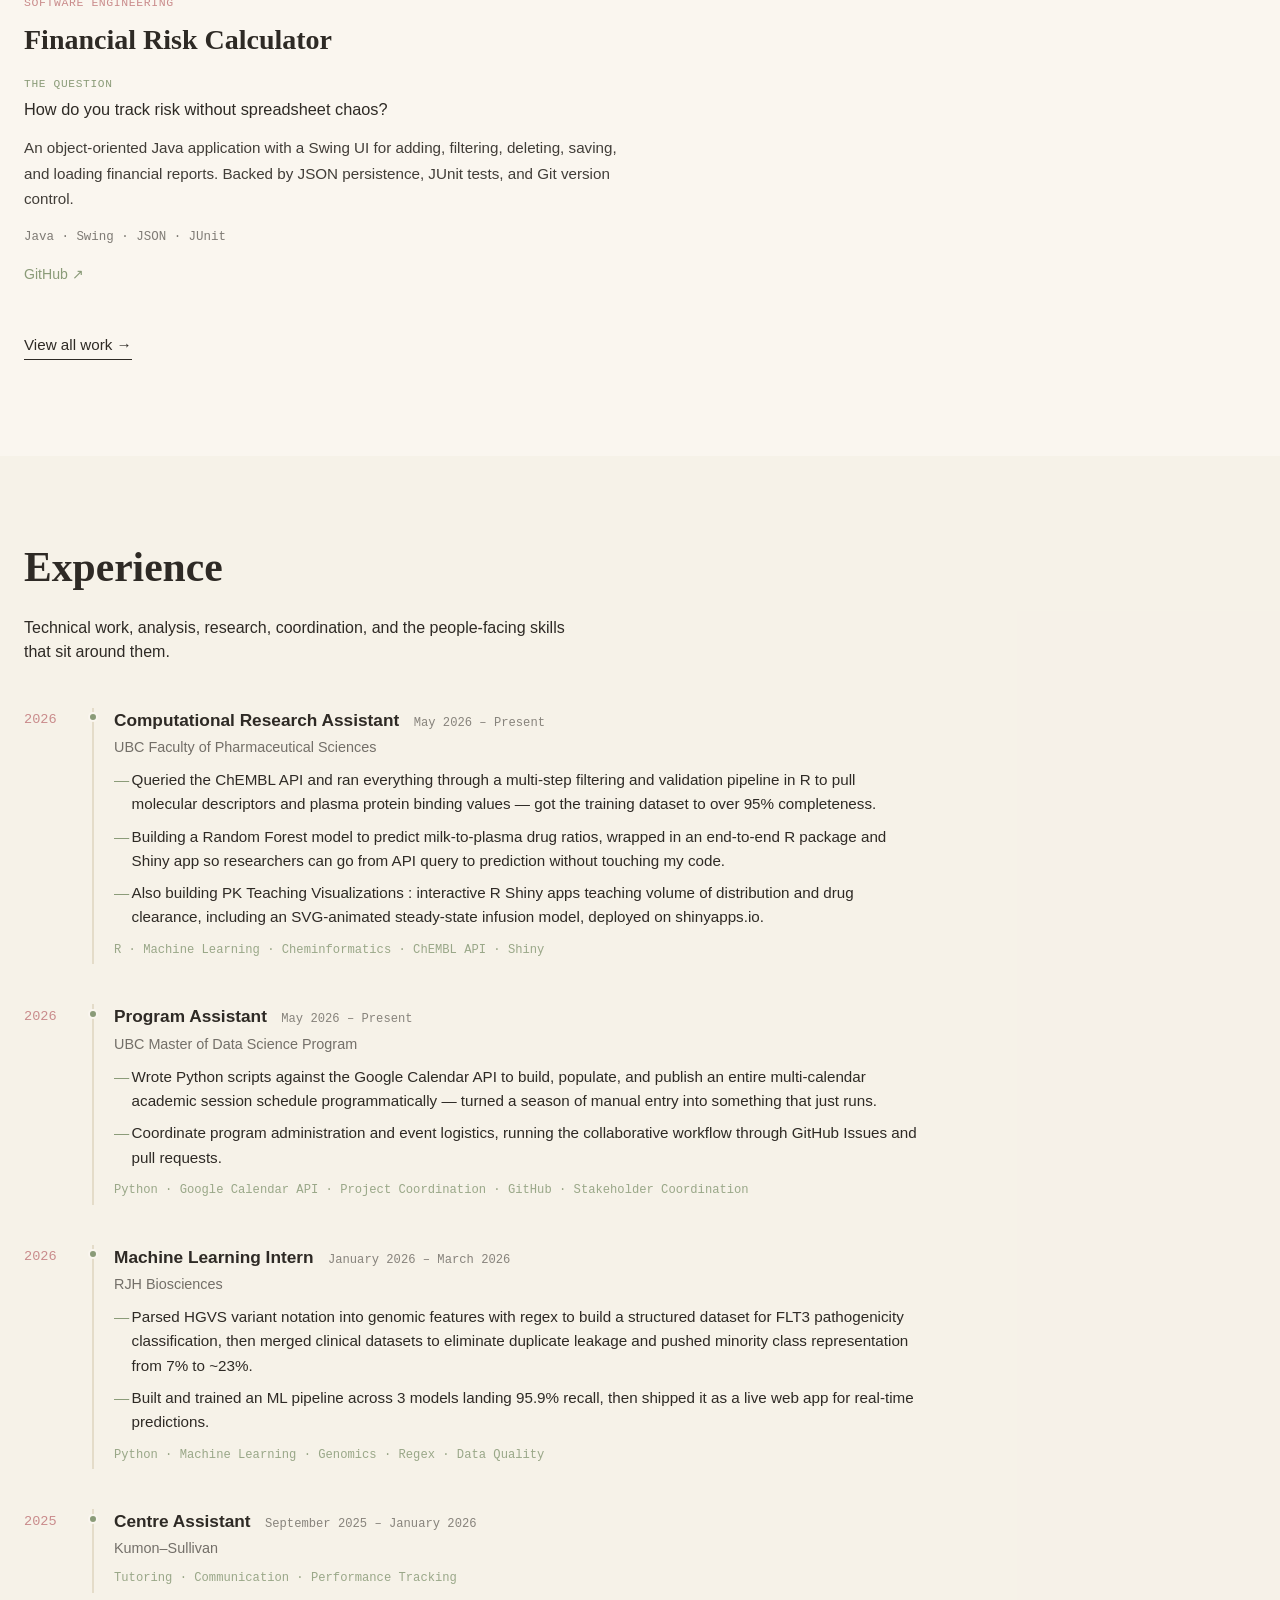
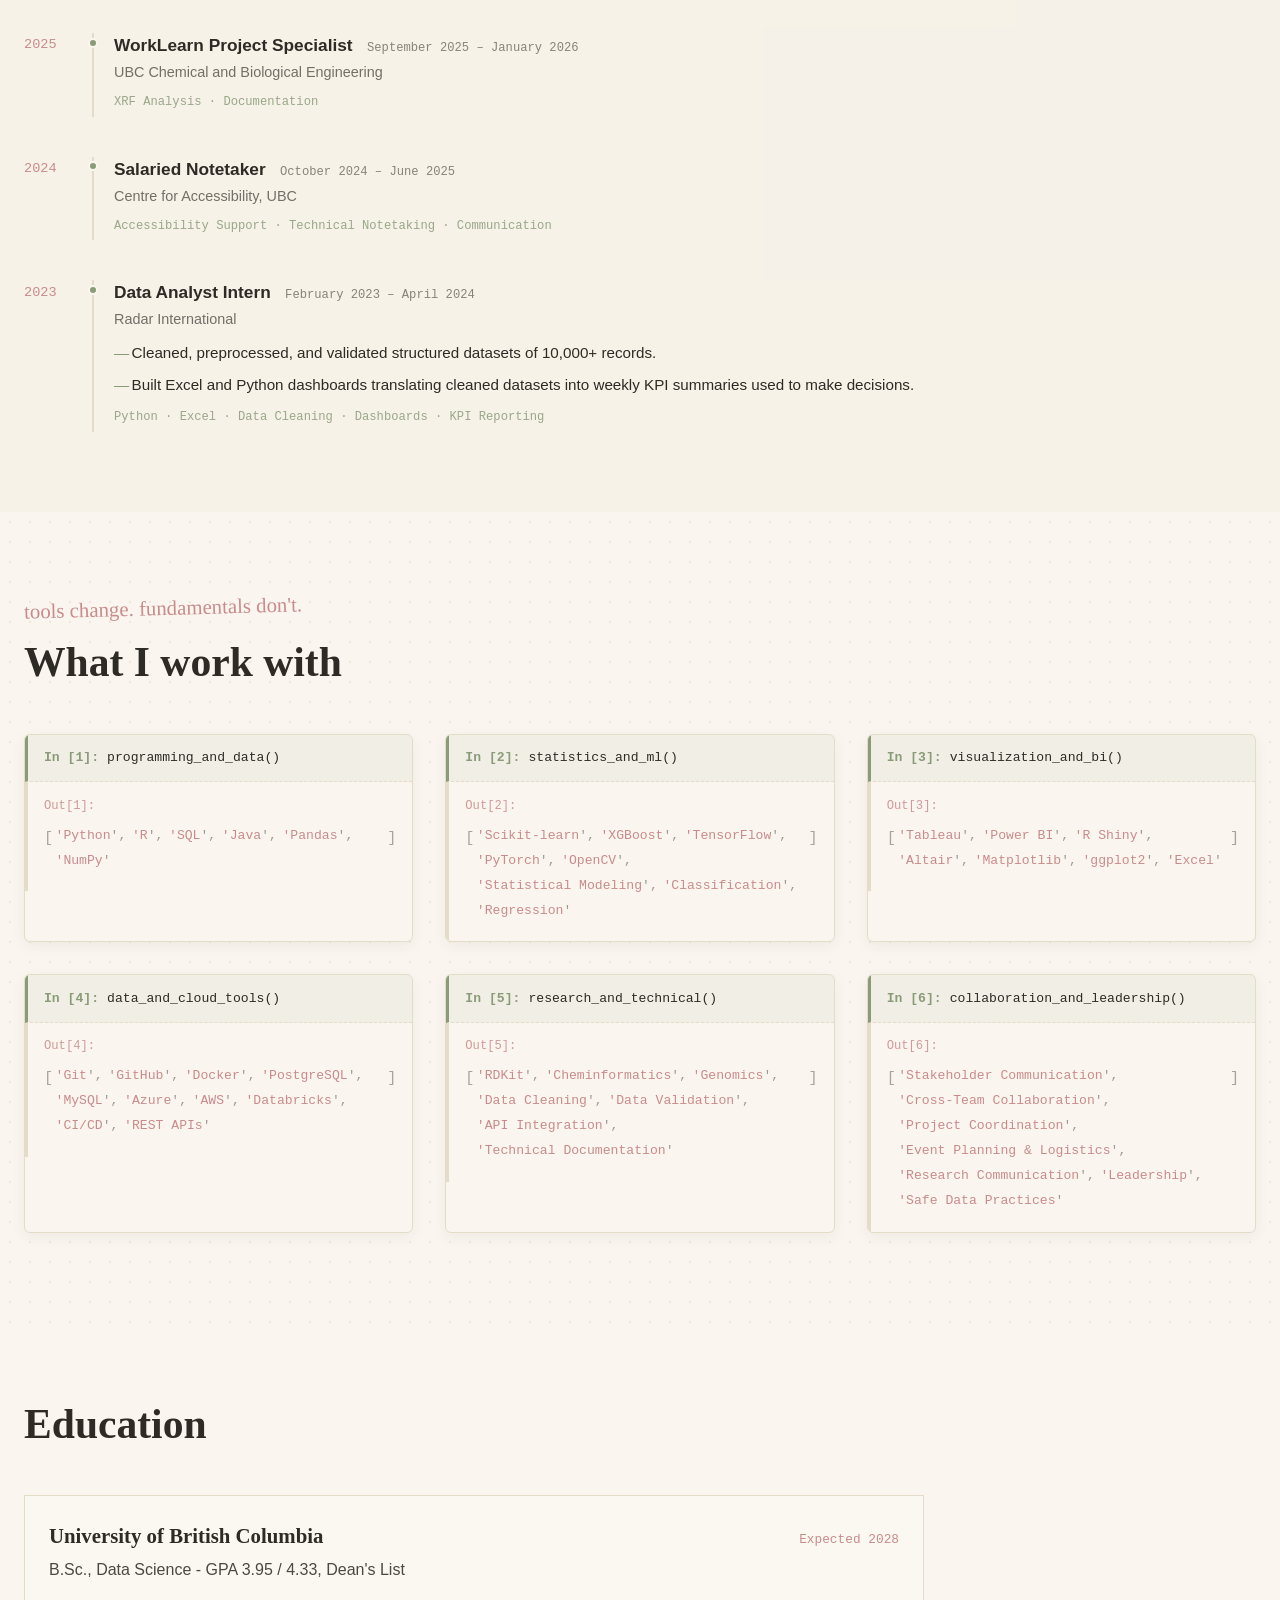
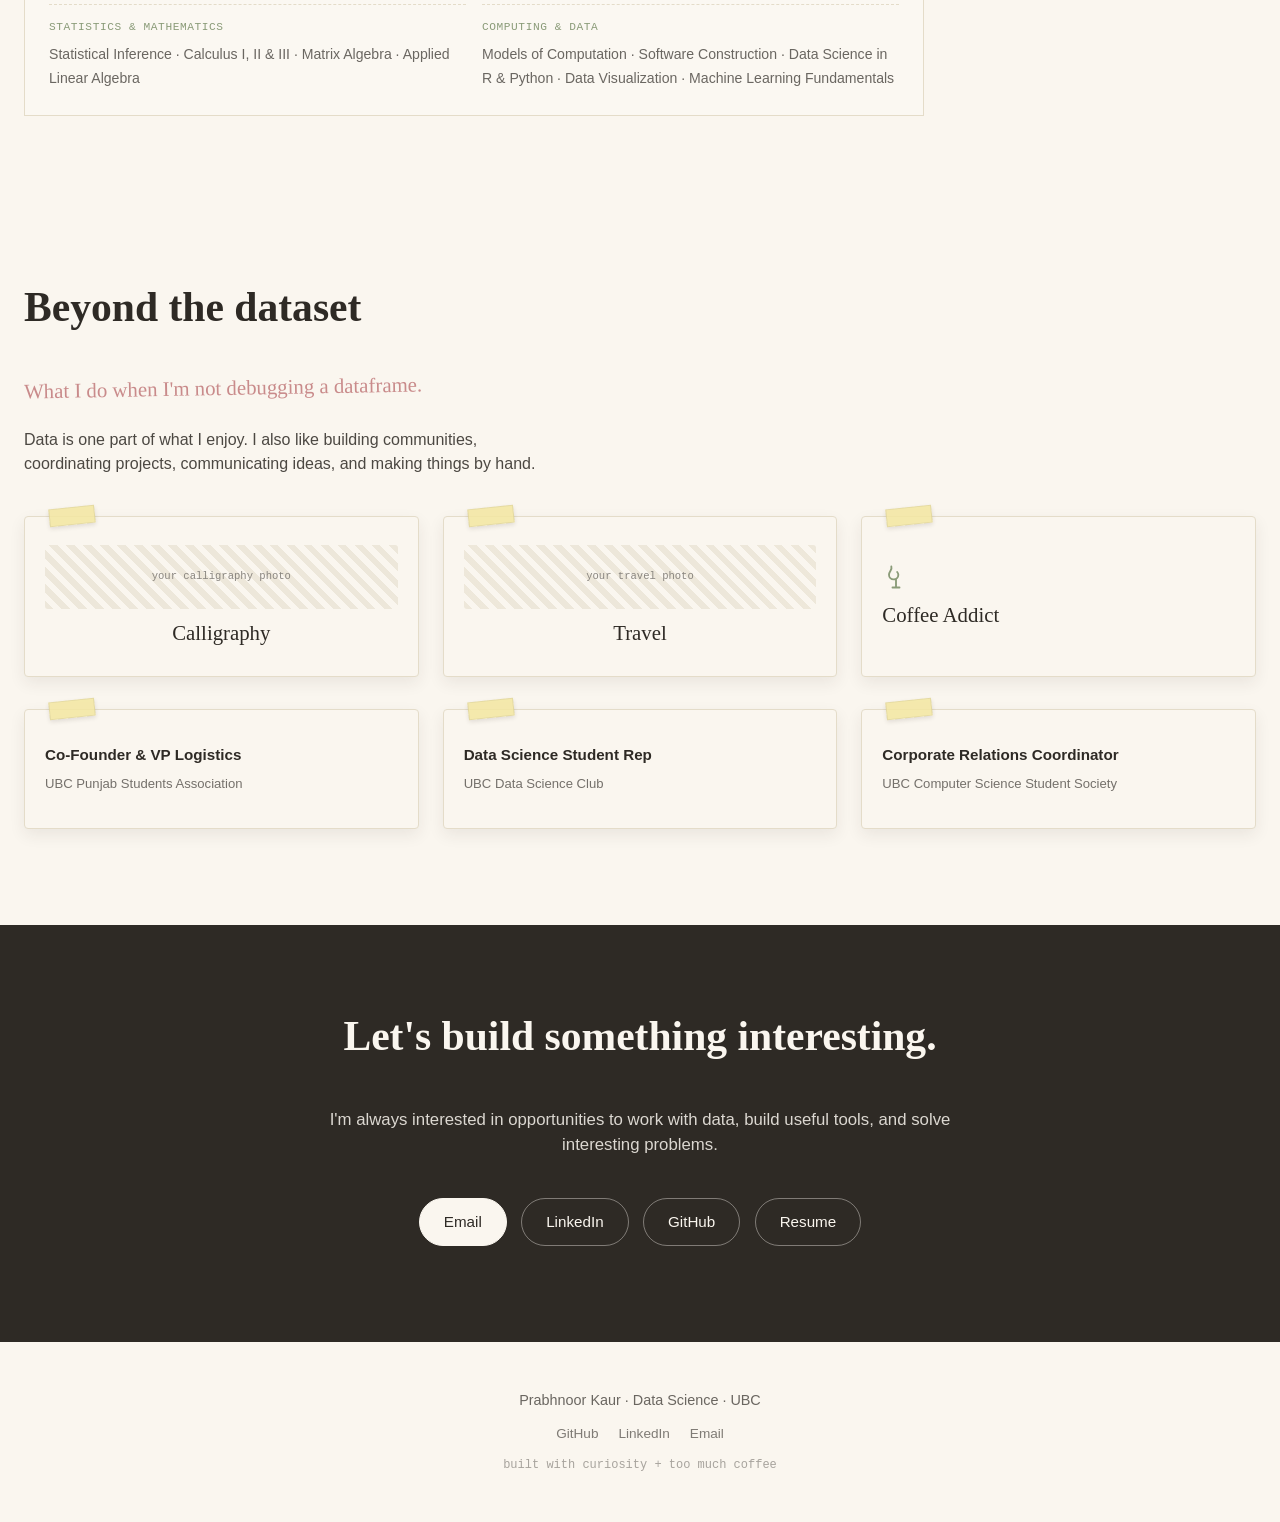
==== commit 563976a1: "Design changes" ====
--- a/index.html
+++ b/index.html
@@ -4,20 +4,18 @@
   <meta charset="UTF-8" />
   <meta name="viewport" content="width=device-width, initial-scale=1.0" />
   <title>Prabhnoor Kaur — Data Science Student</title>
-  <meta name="description" content="Data Science student at UBC working across machine learning, research, analytics, and data visualization." />
+  <meta name="description" content="Prabhnoor Kaur is a UBC Data Science student working across analytics, machine learning, research, visualization, and project coordination." />
   <meta property="og:title" content="Prabhnoor Kaur — Data Science Student" />
-  <meta property="og:description" content="Data Science student at UBC working across machine learning, research, analytics, and data visualization." />
+  <meta property="og:description" content="Data Science student at UBC working across analytics, machine learning, research, visualization, and project coordination." />
   <meta property="og:type" content="website" />
   <link rel="icon" href="data:image/svg+xml,%3Csvg xmlns='http://www.w3.org/2000/svg' viewBox='0 0 32 32'%3E%3Crect width='32' height='32' rx='6' fill='%232E2A25'/%3E%3Ctext x='16' y='22' font-family='Georgia,serif' font-size='17' fill='%23FAF6EF' text-anchor='middle'%3EPK%3C/text%3E%3C/svg%3E" />
-
   <link rel="preconnect" href="https://fonts.googleapis.com" />
   <link rel="preconnect" href="https://fonts.gstatic.com" crossorigin />
   <link href="https://fonts.googleapis.com/css2?family=Playfair+Display:ital,wght@0,500;0,600;0,700;0,800;1,500;1,600&family=Caveat:wght@500;600;700&family=Inter:wght@400;500;600;700&family=JetBrains+Mono:wght@400;500;600&display=swap" rel="stylesheet" />
-
   <link rel="stylesheet" href="css/style.css" />
 </head>
+
 <body>
-
   <header class="site-nav" id="site-nav">
     <div class="site-nav-inner">
       <a class="nav-brand" href="#hero">Prabhnoor Kaur</a>
@@ -46,23 +44,28 @@
   </header>
 
   <main>
-
-    <!-- ============ HERO ============ -->
+    <!-- HERO -->
     <section class="hero" id="hero">
       <div class="hero-inner">
         <div class="hero-copy">
           <pre class="notebook-opener" aria-hidden="true"># prabhnoor.ipynb
 # last updated: today, probably mid-debugging something</pre>
 
+          
           <h1 class="hero-name">Prabhnoor Kaur</h1>
 
-          <p class="hero-statement">I like solving problems using data.</p>
-          <p class="hero-support">Data Science student at UBC.</p>
+          <p class="hero-statement">I like using data to solve problems.</p>
+          <p class="hero-support">
+            Data science student curious about analytics, technology, 
+            research, and the decisions behind the numbers.
+          </p>
 
           <div class="hero-ctas">
-            <a class="btn btn-primary" href="assets/resume.pdf" download>View Resume</a>
-            <a class="btn btn-secondary" href="#work">Explore Work</a>
-          </div>
+            <a class="btn btn-primary" href="#work">Explore Work</a>
+            <a class="btn btn-secondary" href="assets/resume.pdf" download>View Resume</a>
+          </div>
+
+          
         </div>
 
         <div class="hero-viz" aria-hidden="true">
@@ -107,258 +110,104 @@
       </div>
     </section>
 
-    <!-- ============ BY THE NUMBERS ============ -->
+    <!-- SNAPSHOT -->
     <section class="numbers" id="numbers">
       <h2 class="visually-hidden">By the numbers</h2>
       <div class="numbers-inner">
         <div class="number-tile">
-          <span class="number-value" data-count-to="10" data-suffix="">10</span>
+          <span class="number-value" data-count-to="10">10</span>
           <span class="number-label">projects built</span>
         </div>
         <div class="number-tile">
           <span class="number-value" data-count-to="139" data-prefix="$" data-suffix="K+">$139K+</span>
-          <span class="number-label">revenue impact quantified</span>
+          <span class="number-label">revenue loss quantified</span>
         </div>
         <div class="number-tile">
           <span class="number-value" data-count-to="95.9" data-suffix="%">95.9%</span>
-          <span class="number-label">recall, deployed ML model</span>
+          <span class="number-label">recall on deployed ML model</span>
         </div>
         <div class="number-tile">
-          <span class="number-value" data-count-to="3" data-suffix="+">3+</span>
-          <span class="number-label">years working with data</span>
-        </div>
-      </div>
-    </section>
-
-    <!-- ============ SKILLS ============ -->
-    <section class="skills" id="skills">
-      <div class="skills-inner">
-        <p class="hand-annotation">tools change. fundamentals don't.</p>
-        <h2 class="section-title reveal">What I work with</h2>
-
-        <div class="skills-grid">
-
-          <div class="skill-cluster reveal">
-            <div class="cell-input">
-              <span class="cell-prompt">In [1]:</span><span class="cell-code">languages()</span>
-            </div>
-            <div class="cell-output">
-              <span class="output-prompt">Out[1]:</span>
-              <div class="output-list-wrap">
-                <span class="bracket">[</span>
-                <ul class="output-list">
-                  <li>Python</li><li>R</li><li>SQL</li><li>Java</li><li>OOP</li><li>HTML</li><li>CSS</li>
-                </ul>
-                <span class="bracket">]</span>
-              </div>
-            </div>
-          </div>
-
-          <div class="skill-cluster reveal">
-            <div class="cell-input">
-              <span class="cell-prompt">In [2]:</span><span class="cell-code">machine_learning()</span>
-            </div>
-            <div class="cell-output">
-              <span class="output-prompt">Out[2]:</span>
-              <div class="output-list-wrap">
-                <span class="bracket">[</span>
-                <ul class="output-list">
-                  <li>Pandas</li><li>NumPy</li><li>Scikit-learn</li><li>XGBoost</li><li>TensorFlow</li><li>PyTorch</li><li>OpenCV</li>
-                </ul>
-                <span class="bracket">]</span>
-              </div>
-            </div>
-          </div>
-
-          <div class="skill-cluster reveal">
-            <div class="cell-input">
-              <span class="cell-prompt">In [3]:</span><span class="cell-code">visualization()</span>
-            </div>
-            <div class="cell-output">
-              <span class="output-prompt">Out[3]:</span>
-              <div class="output-list-wrap">
-                <span class="bracket">[</span>
-                <ul class="output-list">
-                  <li>Altair</li><li>Matplotlib</li><li>ggplot2</li><li>R Shiny</li><li>Tableau</li><li>Power BI</li><li>Excel</li>
-                </ul>
-                <span class="bracket">]</span>
-              </div>
-            </div>
-          </div>
-
-          <div class="skill-cluster reveal">
-            <div class="cell-input">
-              <span class="cell-prompt">In [4]:</span><span class="cell-code">tools()</span>
-            </div>
-            <div class="cell-output">
-              <span class="output-prompt">Out[4]:</span>
-              <div class="output-list-wrap">
-                <span class="bracket">[</span>
-                <ul class="output-list">
-                  <li>Git</li><li>GitHub</li><li>Docker</li><li>PostgreSQL</li><li>MySQL</li><li>Azure</li><li>AWS</li><li>Databricks</li><li>CI/CD</li><li>REST APIs</li>
-                </ul>
-                <span class="bracket">]</span>
-              </div>
-            </div>
-          </div>
-
-          <div class="skill-cluster reveal">
-            <div class="cell-input">
-              <span class="cell-prompt">In [5]:</span><span class="cell-code">coordination()</span>
-            </div>
-            <div class="cell-output">
-              <span class="output-prompt">Out[5]:</span>
-              <div class="output-list-wrap">
-                <span class="bracket">[</span>
-                <ul class="output-list">
-                  <li>Event Planning &amp; Logistics</li><li>Cross-Team Collaboration</li><li>Stakeholder Communication</li><li>Research Communication</li><li>Safe Data Practices</li>
-                </ul>
-                <span class="bracket">]</span>
-              </div>
-            </div>
-          </div>
-
-        </div>
-      </div>
-    </section>
-
-    <!-- ============ EXPERIENCE ============ -->
-    <section class="experience" id="experience">
-      <div class="experience-inner">
-        <h2 class="section-title reveal">Experience</h2>
-
-        <ol class="timeline">
-
-          <li class="timeline-entry timeline-entry--major reveal">
-            <span class="timeline-year">2026</span>
-            <div class="timeline-content">
-              <div class="timeline-head">
-                <h3 class="timeline-role">Computational Research Assistant</h3>
-                <span class="timeline-dates">May 2026 – Present</span>
-              </div>
-              <span class="timeline-org">UBC Faculty of Pharmaceutical Sciences</span>
-              <ul class="timeline-bullets">
-                <li>Queried the ChEMBL API and ran everything through a multi-step filtering and validation pipeline in R to pull molecular descriptors and plasma protein binding values — got the training dataset to over 95% completeness.</li>
-                <li>Building a Random Forest model to predict milk-to-plasma drug ratios, wrapped in an end-to-end R package and Shiny app so researchers can go from API query to prediction without touching my code.</li>
-                <li>Also built PK Teaching Visualizations — interactive R Shiny apps teaching volume of distribution and drug clearance, including an SVG-animated steady-state infusion model, deployed on shinyapps.io.</li>
-              </ul>
-              <p class="timeline-tags">R · Machine Learning · Cheminformatics · ChEMBL API</p>
-            </div>
-          </li>
-
-          <li class="timeline-entry timeline-entry--major reveal">
-            <span class="timeline-year">2026</span>
-            <div class="timeline-content">
-              <div class="timeline-head">
-                <h3 class="timeline-role">Program Assistant</h3>
-                <span class="timeline-dates">May 2026 – Present</span>
-              </div>
-              <span class="timeline-org">UBC Master of Data Science Program</span>
-              <ul class="timeline-bullets">
-                <li>Wrote Python scripts against the Google Calendar API to build, populate, and publish an entire multi-calendar academic session schedule programmatically — turned a season of manual entry into something that just runs.</li>
-                <li>Coordinate program administration and event logistics, running the collaborative workflow through GitHub Issues and pull requests.</li>
-              </ul>
-              <p class="timeline-tags">Python · Google Calendar API · Project Coordination · GitHub</p>
-            </div>
-          </li>
-
-          <li class="timeline-entry timeline-entry--major reveal">
-            <span class="timeline-year">2026</span>
-            <div class="timeline-content">
-              <div class="timeline-head">
-                <h3 class="timeline-role">Machine Learning Intern</h3>
-                <span class="timeline-dates">January 2026 – March 2026</span>
-              </div>
-              <span class="timeline-org">RJH Biosciences</span>
-              <ul class="timeline-bullets">
-                <li>Parsed HGVS variant notation into genomic features with regex to build a structured dataset for FLT3 pathogenicity classification, then merged clinical datasets to eliminate duplicate leakage and pushed minority class representation from 7% to ~23%.</li>
-                <li>Built and trained an ML pipeline across 3 models landing 95.9% recall, then shipped it as a live web app for real-time predictions.</li>
-              </ul>
-              <p class="timeline-tags">Python · Machine Learning · Genomics · Regex</p>
-            </div>
-          </li>
-
-          <li class="timeline-entry reveal">
-            <span class="timeline-year">2025</span>
-            <div class="timeline-content">
-              <div class="timeline-head">
-                <h3 class="timeline-role">Centre Assistant</h3>
-                <span class="timeline-dates">September 2025 – January 2026</span>
-              </div>
-              <span class="timeline-org">Kumon–Sullivan</span>
-              <p class="timeline-tags">Tutoring · Communication · Performance Tracking</p>
-            </div>
-          </li>
-
-          <li class="timeline-entry reveal">
-            <span class="timeline-year">2025</span>
-            <div class="timeline-content">
-              <div class="timeline-head">
-                <h3 class="timeline-role">WorkLearn Project Specialist</h3>
-                <span class="timeline-dates">September 2025 – January 2026</span>
-              </div>
-              <span class="timeline-org">UBC Chemical and Biological Engineering</span>
-              <p class="timeline-tags">XRF Analysis · Documentation</p>
-            </div>
-          </li>
-
-          <li class="timeline-entry reveal">
-            <span class="timeline-year">2024</span>
-            <div class="timeline-content">
-              <div class="timeline-head">
-                <h3 class="timeline-role">Salaried Notetaker</h3>
-                <span class="timeline-dates">October 2024 – June 2025</span>
-              </div>
-              <span class="timeline-org">Centre for Accessibility, UBC</span>
-              <p class="timeline-tags">Accessibility Support · Technical Notetaking</p>
-            </div>
-          </li>
-
-          <li class="timeline-entry timeline-entry--major reveal">
-            <span class="timeline-year">2023</span>
-            <div class="timeline-content">
-              <div class="timeline-head">
-                <h3 class="timeline-role">Data Analyst Intern</h3>
-                <span class="timeline-dates">February 2023 – April 2024</span>
-              </div>
-              <span class="timeline-org">Radar International</span>
-              <ul class="timeline-bullets">
-                <li>Cleaned, preprocessed, and validated structured datasets of 10,000+ records.</li>
-                <li>Built Excel and Python dashboards translating cleaned datasets into weekly KPI summaries used to make decisions.</li>
-              </ul>
-              <p class="timeline-tags">Python · Excel · Data Cleaning · Dashboards</p>
-            </div>
-          </li>
-
-        </ol>
-      </div>
-    </section>
-
-    <!-- ============ SELECTED WORK ============ -->
+          <span class="number-value" data-count-to="200" data-suffix="+">200+</span>
+          <span class="number-label">compounds modeled</span>
+        </div>
+      </div>
+    </section>
+
+    <!-- HOW I WORK -->
+    <section class="approach" id="approach">
+      <div class="approach-inner">
+        <p class="hand-annotation">not just one kind of data person.</p>
+        <h2 class="section-title reveal">Where I like to work</h2>
+
+        <div class="approach-grid">
+          <article class="approach-card reveal">
+            <span class="approach-number">01</span>
+            <h3>Data &amp; Analytics</h3>
+            <p>Cleaning messy datasets, finding patterns, building dashboards, and turning analysis into useful decisions.</p>
+          </article>
+
+          <article class="approach-card reveal">
+            <span class="approach-number">02</span>
+            <h3>Machine Learning</h3>
+            <p>Building, evaluating, and deploying predictive models, with attention to data quality, validation, and real-world use.</p>
+          </article>
+
+          <article class="approach-card reveal">
+            <span class="approach-number">03</span>
+            <h3>Research &amp; Experimentation</h3>
+            <p>Working with scientific data, APIs, reproducible workflows, and technical problems where the answer is not obvious yet.</p>
+          </article>
+
+          <article class="approach-card reveal">
+            <span class="approach-number">04</span>
+            <h3>Visualization &amp; Communication</h3>
+            <p>Making technical findings understandable through dashboards, interactive tools, clear documentation, and visual storytelling.</p>
+          </article>
+
+          <article class="approach-card reveal">
+            <span class="approach-number">05</span>
+            <h3>Product &amp; Project Work</h3>
+            <p>Translating problems into practical tools and coordinating work across people, timelines, stakeholders, and moving pieces.</p>
+          </article>
+
+          <article class="approach-card reveal">
+            <span class="approach-number">06</span>
+            <h3>Collaboration &amp; Leadership</h3>
+            <p>Communicating across technical and non-technical groups, supporting teams, and taking ownership from idea to execution.</p>
+          </article>
+        </div>
+      </div>
+    </section>
+
+    <!-- SELECTED WORK -->
     <section class="work" id="work">
       <div class="work-inner">
         <h2 class="section-title reveal">Selected work</h2>
-        <p class="work-sub">A few things I've built, analyzed, and investigated.</p>
+        <p class="work-sub">A few things I've built, analyzed, and investigated across research, ML, analytics, and software.</p>
 
         <article class="project project--hero reveal">
           <div class="project-copy">
-            <span class="project-tag">Research · Hero Project</span>
-            <h3 class="project-title">MP.prediction</h3>
-            <p class="project-question"><span class="label">The question</span>Does this drug show up in breast milk?</p>
-            <p class="project-desc">A machine learning pipeline predicting how much of a drug passes into breast milk, built on a 200+ compound dataset cross-validated across ChEMBL, PubChem, and OPERA, with a graph neural network (pkasolver) for pKa prediction.</p>
+            <span class="project-tag">Research · Machine Learning</span>
+            <h3 class="project-title">MP Ratio Prediction</h3>
+            <p class="project-question"><span class="label">The question</span>Can we predict how much of a drug passes into breast milk?</p>
+            <p class="project-desc">
+              Built a machine learning pipeline to estimate milk-to-plasma drug ratios using molecular
+              and pharmacokinetic data, with a 200+ compound dataset cross-validated across ChEMBL,
+              PubChem, and OPERA.
+            </p>
             <div class="project-metrics">
-              <div><span class="metric-value">200+</span><span class="metric-label">compounds dataset</span></div>
-              <div><span class="metric-value">3</span><span class="metric-label">APIs cross-validated</span></div>
-            </div>
-            <p class="project-finding"><span class="label">The finding</span>Traced a systematic ~30 Å² surface-area discrepancy back to water-of-crystallization effects in source database structures — a data-quality issue relevant to cheminformatics pipelines broadly.</p>
-            <p class="project-approach">Python · R · RDKit · PyTorch · Graph Neural Networks · REST APIs</p>
+              <div><span class="metric-value">200+</span><span class="metric-label">compounds</span></div>
+              <div><span class="metric-value">3</span><span class="metric-label">data sources cross-validated</span></div>
+            </div>
+            <p class="project-finding"><span class="label">The finding</span>Traced a systematic ~30 Å² surface-area discrepancy back to water of crystallization effects in source database structures : a data quality issue relevant to cheminformatics pipelines broadly.</p>
+            <p class="project-approach">Python · R · RDKit · PyTorch· Docker . Miniconda . REST APIs</p>
             <a class="project-link" href="#experience">→ also what my Computational Research Assistant role is built around</a>
           </div>
           <div class="project-viz" aria-hidden="true">
             <svg viewBox="0 0 240 140" width="100%" height="100%">
               <line class="axis" x1="20" y1="115" x2="225" y2="115" />
               <line class="axis" x1="20" y1="115" x2="20" y2="15" />
-              <path class="curve" d="M20,110 C 55,108 65,30 85,25 C 110,20 140,60 165,85 C 185,102 205,110 225,112" />
+              <path class="curve" d="M20,110 C55,108 65,30 85,25 C110,20 140,60 165,85 C185,102 205,110 225,112" />
               <text class="axis-label" x="20" y="130">time</text>
               <text class="axis-label axis-label--v" x="-70" y="14" transform="rotate(-90)">conc.</text>
             </svg>
@@ -366,16 +215,15 @@
         </article>
 
         <div class="project-grid">
-
           <article class="project reveal">
             <span class="project-tag">Machine Learning</span>
             <h3 class="project-title">FLT3 Pathogenicity Classifier</h3>
             <p class="project-question"><span class="label">The question</span>Is this genetic variant pathogenic?</p>
             <div class="project-metrics project-metrics--compact">
               <div><span class="metric-value">95.9%</span><span class="metric-label">recall</span></div>
-              <div><span class="metric-value">7%→23%</span><span class="metric-label">minority class fixed</span></div>
-            </div>
-            <p class="project-desc">Parsed HGVS variant notation into genomic features with regex and trained 3 models for FLT3 pathogenicity classification, shipped as a live web app for real-time predictions.</p>
+              <div><span class="metric-value">7%→23%</span><span class="metric-label">minority class representation</span></div>
+            </div>
+            <p class="project-desc">Parsed HGVS variant notation into genomic features with regex and trained 3 models for FLT3 pathogenicity classification, shipped as a live web app for real time predictions.</p>
             <p class="project-approach">Python · Regex · HGVS parsing · Clinical dataset merging</p>
             <a class="project-link" href="https://flt3-pathogenicity.onrender.com/" target="_blank" rel="noopener noreferrer">Live app ↗</a>
           </article>
@@ -386,9 +234,9 @@
             <p class="project-question"><span class="label">The question</span>Which customers are about to leave, and what's it costing us?</p>
             <div class="project-metrics project-metrics--compact">
               <div><span class="metric-value">$139K+</span><span class="metric-label">revenue lost to attrition</span></div>
-              <div><span class="metric-value">51%</span><span class="metric-label">churn, first-year customers</span></div>
-            </div>
-            <p class="project-desc">Engineered churn-flag encoding, tenure cohorts, and CLV from a 7,000+ row telecom dataset, then built a Tableau KPI dashboard surfacing where attrition concentrated — 51% among first-year customers, 42% among fiber-optic users.</p>
+              <div><span class="metric-value">51%</span><span class="metric-label">churn among first-year customers</span></div>
+            </div>
+            <p class="project-desc">Engineered churn-flag encoding, tenure cohorts, and CLV from a 7,000+ row telecom dataset, then built a Tableau KPI dashboard surfacing where attrition concentrated.</p>
             <p class="project-approach">Python · Tableau · Feature Engineering · KPI Dashboarding</p>
             <a class="project-link" href="https://github.com/pkarwal/Customer-Churn-Analysis" target="_blank" rel="noopener noreferrer">GitHub ↗</a>
           </article>
@@ -397,7 +245,7 @@
             <span class="project-tag">Business Analytics · Datathon</span>
             <h3 class="project-title">Vancouver City FC — Revenue Growth</h3>
             <p class="project-question"><span class="label">The question</span>What happened to revenue?</p>
-            <p class="project-desc">Ran ETL and analysis on stadium operations, merchandise, and fanbase engagement data, then delivered stakeholder-facing recommendations for growing revenue across three key areas — all within a single datathon.</p>
+            <p class="project-desc">Ran ETL and analysis on stadium operations, merchandise, and fanbase engagement data, then delivered stakeholder facing recommendations for growing revenue across three key areas within a single datathon.</p>
             <p class="project-approach">Python · pandas · NumPy · matplotlib</p>
             <a class="project-link" href="https://github.com/Tiya-Verma/bolt_datathon" target="_blank" rel="noopener noreferrer">GitHub ↗</a>
           </article>
@@ -410,7 +258,7 @@
               <div><span class="metric-value">15–20%</span><span class="metric-label">projected exit reduction</span></div>
               <div><span class="metric-value">$2M+</span><span class="metric-label">savings modeled</span></div>
             </div>
-            <p class="project-desc">Built a pipeline across 5 datasets — VADER sentiment on Google reviews, Kaplan-Meier retention curves, logistic regression and chi-square tests — to model high-performer exit probability. BOLT Datathon Semi-Finalist.</p>
+            <p class="project-desc">Built a pipeline across 5 datasets, VADER sentiment on Google reviews, Kaplan-Meier retention curves, logistic regression and chi-square tests  to model high-performer exit probability. BOLT Datathon Semi-Finalist.</p>
             <p class="project-approach">Python · pandas · VADER (NLP) · Kaplan-Meier · Logistic Regression</p>
             <a class="project-link" href="https://github.com/pkarwal/Bolt_Datathon" target="_blank" rel="noopener noreferrer">GitHub ↗</a>
           </article>
@@ -419,50 +267,224 @@
             <span class="project-tag">Software Engineering</span>
             <h3 class="project-title">Financial Risk Calculator</h3>
             <p class="project-question"><span class="label">The question</span>How do you track risk without spreadsheet chaos?</p>
-            <p class="project-desc">An object-oriented Java application with a Swing UI for adding, filtering, deleting, saving, and loading financial reports — backed by JSON persistence, JUnit tests, and Git version control.</p>
+            <p class="project-desc">An object-oriented Java application with a Swing UI for adding, filtering, deleting, saving, and loading financial reports. Backed by JSON persistence, JUnit tests, and Git version control.</p>
             <p class="project-approach">Java · Swing · JSON · JUnit</p>
             <a class="project-link" href="https://github.com/pkarwal/FinancialRiskCalculator" target="_blank" rel="noopener noreferrer">GitHub ↗</a>
           </article>
-
         </div>
 
         <a class="view-all-work" href="https://github.com/pkarwal" target="_blank" rel="noopener noreferrer">View all work →</a>
       </div>
     </section>
 
-    <!-- ============ EDUCATION ============ -->
+    <!-- EXPERIENCE -->
+    <section class="experience" id="experience">
+      <div class="experience-inner">
+        <h2 class="section-title reveal">Experience</h2>
+        <p class="section-lede reveal">Technical work, analysis, research, coordination, and the people-facing skills that sit around them.</p>
+
+        <ol class="timeline">
+          <li class="timeline-entry timeline-entry--major reveal">
+            <span class="timeline-year">2026</span>
+            <div class="timeline-content">
+              <div class="timeline-head">
+                <h3 class="timeline-role">Computational Research Assistant</h3>
+                <span class="timeline-dates">May 2026 – Present</span>
+              </div>
+              <span class="timeline-org">UBC Faculty of Pharmaceutical Sciences</span>
+              <ul class="timeline-bullets">
+                <li>Queried the ChEMBL API and ran everything through a multi-step filtering and validation pipeline in R to pull molecular descriptors and plasma protein binding values — got the training dataset to over 95% completeness.</li>
+                <li>Building a Random Forest model to predict milk-to-plasma drug ratios, wrapped in an end-to-end R package and Shiny app so researchers can go from API query to prediction without touching my code.</li>
+                <li>Also building PK Teaching Visualizations : interactive R Shiny apps teaching volume of distribution and drug clearance, including an SVG-animated steady-state infusion model, deployed on shinyapps.io.</li>
+              </ul>
+              <p class="timeline-tags">R · Machine Learning · Cheminformatics · ChEMBL API · Shiny</p>
+            </div>
+          </li>
+
+          <li class="timeline-entry timeline-entry--major reveal">
+            <span class="timeline-year">2026</span>
+            <div class="timeline-content">
+              <div class="timeline-head">
+                <h3 class="timeline-role">Program Assistant</h3>
+                <span class="timeline-dates">May 2026 – Present</span>
+              </div>
+              <span class="timeline-org">UBC Master of Data Science Program</span>
+              <ul class="timeline-bullets">
+                <li>Wrote Python scripts against the Google Calendar API to build, populate, and publish an entire multi-calendar academic session schedule programmatically — turned a season of manual entry into something that just runs.</li>
+                <li>Coordinate program administration and event logistics, running the collaborative workflow through GitHub Issues and pull requests.</li>
+              </ul>
+              <p class="timeline-tags">Python · Google Calendar API · Project Coordination · GitHub · Stakeholder Coordination</p>
+            </div>
+          </li>
+
+          <li class="timeline-entry timeline-entry--major reveal">
+            <span class="timeline-year">2026</span>
+            <div class="timeline-content">
+              <div class="timeline-head">
+                <h3 class="timeline-role">Machine Learning Intern</h3>
+                <span class="timeline-dates">January 2026 – March 2026</span>
+              </div>
+              <span class="timeline-org">RJH Biosciences</span>
+              <ul class="timeline-bullets">
+                <li>Parsed HGVS variant notation into genomic features with regex to build a structured dataset for FLT3 pathogenicity classification, then merged clinical datasets to eliminate duplicate leakage and pushed minority class representation from 7% to ~23%.</li>
+                <li>Built and trained an ML pipeline across 3 models landing 95.9% recall, then shipped it as a live web app for real-time predictions.</li>
+              </ul>
+              <p class="timeline-tags">Python · Machine Learning · Genomics · Regex · Data Quality</p>
+            </div>
+          </li>
+
+          <li class="timeline-entry reveal">
+            <span class="timeline-year">2025</span>
+            <div class="timeline-content">
+              <div class="timeline-head">
+                <h3 class="timeline-role">Centre Assistant</h3>
+                <span class="timeline-dates">September 2025 – January 2026</span>
+              </div>
+              <span class="timeline-org">Kumon–Sullivan</span>
+              <p class="timeline-tags">Tutoring · Communication · Performance Tracking</p>
+            </div>
+          </li>
+
+          <li class="timeline-entry reveal">
+            <span class="timeline-year">2025</span>
+            <div class="timeline-content">
+              <div class="timeline-head">
+                <h3 class="timeline-role">WorkLearn Project Specialist</h3>
+                <span class="timeline-dates">September 2025 – January 2026</span>
+              </div>
+              <span class="timeline-org">UBC Chemical and Biological Engineering</span>
+              <p class="timeline-tags">XRF Analysis · Documentation</p>
+            </div>
+          </li>
+
+          <li class="timeline-entry reveal">
+            <span class="timeline-year">2024</span>
+            <div class="timeline-content">
+              <div class="timeline-head">
+                <h3 class="timeline-role">Salaried Notetaker</h3>
+                <span class="timeline-dates">October 2024 – June 2025</span>
+              </div>
+              <span class="timeline-org">Centre for Accessibility, UBC</span>
+              <p class="timeline-tags">Accessibility Support · Technical Notetaking · Communication</p>
+            </div>
+          </li>
+
+          <li class="timeline-entry timeline-entry--major reveal">
+            <span class="timeline-year">2023</span>
+            <div class="timeline-content">
+              <div class="timeline-head">
+                <h3 class="timeline-role">Data Analyst Intern</h3>
+                <span class="timeline-dates">February 2023 – April 2024</span>
+              </div>
+              <span class="timeline-org">Radar International</span>
+              <ul class="timeline-bullets">
+                <li>Cleaned, preprocessed, and validated structured datasets of 10,000+ records.</li>
+                <li>Built Excel and Python dashboards translating cleaned datasets into weekly KPI summaries used to make decisions.</li>
+              </ul>
+              <p class="timeline-tags">Python · Excel · Data Cleaning · Dashboards · KPI Reporting</p>
+            </div>
+          </li>
+        </ol>
+      </div>
+    </section>
+
+    <!-- SKILLS -->
+    <section class="skills" id="skills">
+      <div class="skills-inner">
+        <p class="hand-annotation">tools change. fundamentals don't.</p>
+        <h2 class="section-title reveal">What I work with</h2>
+
+        <div class="skills-grid">
+          <div class="skill-cluster reveal">
+            <div class="cell-input"><span class="cell-prompt">In [1]:</span><span class="cell-code">programming_and_data()</span></div>
+            <div class="cell-output"><span class="output-prompt">Out[1]:</span><div class="output-list-wrap"><span class="bracket">[</span><ul class="output-list">
+              <li>Python</li><li>R</li><li>SQL</li><li>Java</li><li>Pandas</li><li>NumPy</li>
+            </ul><span class="bracket">]</span></div></div>
+          </div>
+
+          <div class="skill-cluster reveal">
+            <div class="cell-input"><span class="cell-prompt">In [2]:</span><span class="cell-code">statistics_and_ml()</span></div>
+            <div class="cell-output"><span class="output-prompt">Out[2]:</span><div class="output-list-wrap"><span class="bracket">[</span><ul class="output-list">
+              <li>Scikit-learn</li><li>XGBoost</li><li>TensorFlow</li><li>PyTorch</li><li>OpenCV</li><li>Statistical Modeling</li><li>Classification</li><li>Regression</li>
+            </ul><span class="bracket">]</span></div></div>
+          </div>
+
+          <div class="skill-cluster reveal">
+            <div class="cell-input"><span class="cell-prompt">In [3]:</span><span class="cell-code">visualization_and_bi()</span></div>
+            <div class="cell-output"><span class="output-prompt">Out[3]:</span><div class="output-list-wrap"><span class="bracket">[</span><ul class="output-list">
+              <li>Tableau</li><li>Power BI</li><li>R Shiny</li><li>Altair</li><li>Matplotlib</li><li>ggplot2</li><li>Excel</li>
+            </ul><span class="bracket">]</span></div></div>
+          </div>
+
+          <div class="skill-cluster reveal">
+            <div class="cell-input"><span class="cell-prompt">In [4]:</span><span class="cell-code">data_and_cloud_tools()</span></div>
+            <div class="cell-output"><span class="output-prompt">Out[4]:</span><div class="output-list-wrap"><span class="bracket">[</span><ul class="output-list">
+              <li>Git</li><li>GitHub</li><li>Docker</li><li>PostgreSQL</li><li>MySQL</li><li>Azure</li><li>AWS</li><li>Databricks</li><li>CI/CD</li><li>REST APIs</li>
+            </ul><span class="bracket">]</span></div></div>
+          </div>
+
+          <div class="skill-cluster reveal">
+            <div class="cell-input"><span class="cell-prompt">In [5]:</span><span class="cell-code">research_and_technical()</span></div>
+            <div class="cell-output"><span class="output-prompt">Out[5]:</span><div class="output-list-wrap"><span class="bracket">[</span><ul class="output-list">
+              <li>RDKit</li><li>Cheminformatics</li><li>Genomics</li><li>Data Cleaning</li><li>Data Validation</li><li>API Integration</li><li>Technical Documentation</li>
+            </ul><span class="bracket">]</span></div></div>
+          </div>
+
+          <div class="skill-cluster reveal">
+            <div class="cell-input"><span class="cell-prompt">In [6]:</span><span class="cell-code">collaboration_and_leadership()</span></div>
+            <div class="cell-output"><span class="output-prompt">Out[6]:</span><div class="output-list-wrap"><span class="bracket">[</span><ul class="output-list">
+              <li>Stakeholder Communication</li><li>Cross-Team Collaboration</li><li>Project Coordination</li><li>Event Planning &amp; Logistics</li><li>Research Communication</li><li>Leadership</li><li>Safe Data Practices</li>
+            </ul><span class="bracket">]</span></div></div>
+          </div>
+        </div>
+      </div>
+    </section>
+
+    <!-- EDUCATION -->
     <section class="education" id="education">
       <div class="education-inner">
         <h2 class="section-title reveal">Education</h2>
-        <div class="education-card">
+        <div class="education-card reveal">
           <div class="education-head">
             <h3 class="education-school">University of British Columbia</h3>
             <span class="education-dates">Expected 2028</span>
           </div>
-          <p class="education-degree">B.Sc., Data Science — GPA 3.90 / 4.33, Dean's List</p>
-          <p class="education-courses"><span class="label">Relevant courses</span>Models of Computation · Software Construction · Data Science in R &amp; Python · Data Visualization · Statistical Inference · Calculus I, II &amp; III · Matrix Algebra · Applied Linear Algebra · Machine Learning Fundamentals</p>
-        </div>
-      </div>
-    </section>
-
-    <!-- ============ BEYOND THE DATASET ============ -->
+          <p class="education-degree">B.Sc., Data Science - GPA 3.95 / 4.33, Dean's List</p>
+
+          <div class="course-groups">
+            <div>
+              <span class="course-label">Statistics &amp; Mathematics</span>
+              <p>Statistical Inference · Calculus I, II &amp; III · Matrix Algebra · Applied Linear Algebra</p>
+            </div>
+            <div>
+              <span class="course-label">Computing &amp; Data</span>
+              <p>Models of Computation · Software Construction · Data Science in R &amp; Python · Data Visualization · Machine Learning Fundamentals</p>
+            </div>
+          </div>
+        </div>
+      </div>
+    </section>
+
+    <!-- BEYOND THE DATASET -->
     <section class="beyond" id="about">
       <div class="beyond-inner">
         <h2 class="section-title reveal">Beyond the dataset</h2>
         <p class="beyond-sub">What I do when I'm not debugging a dataframe.</p>
-        <p class="beyond-lede">It started with a breast cancer dataset in a class project — that spiralled into an ML internship, then a pharma research role. Outside of that:</p>
+        <p class="beyond-lede">
+          Data is one part of what I enjoy. I also like building communities, coordinating projects,
+          communicating ideas, and making things by hand.
+        </p>
 
         <div class="scrapbook">
-
           <div class="scrap reveal scrap--rotate-a scrap--photo">
             <span class="scrap-tape" aria-hidden="true"></span>
-            <span class="scrap-photo-placeholder">photo coming soon</span>
+            <span class="scrap-photo-placeholder">your calligraphy photo</span>
             <span class="scrap-label">Calligraphy</span>
           </div>
 
           <div class="scrap reveal scrap--rotate-b scrap--photo">
             <span class="scrap-tape" aria-hidden="true"></span>
-            <span class="scrap-photo-placeholder">photo coming soon</span>
+            <span class="scrap-photo-placeholder">your travel photo</span>
             <span class="scrap-label">Travel</span>
           </div>
 
@@ -489,16 +511,15 @@
             <span class="scrap-role">Corporate Relations Coordinator</span>
             <span class="scrap-org">UBC Computer Science Student Society</span>
           </div>
-
-        </div>
-      </div>
-    </section>
-
-    <!-- ============ CONTACT ============ -->
+        </div>
+      </div>
+    </section>
+
+    <!-- CONTACT -->
     <section class="contact" id="contact">
       <div class="contact-inner">
         <h2 class="section-title reveal">Let's build something interesting.</h2>
-        <p class="contact-sub">Interested in data, research, visualization, or just talking about a cool problem?</p>
+        <p class="contact-sub">I'm always interested in opportunities to work with data, build useful tools, and solve interesting problems.</p>
         <div class="contact-ctas">
           <a class="btn btn-primary" href="mailto:prabhi.karwal4@gmail.com">Email</a>
           <a class="btn btn-secondary" href="https://www.linkedin.com/in/prabhnoorkarwal/" target="_blank" rel="noopener noreferrer">LinkedIn</a>
@@ -507,7 +528,6 @@
         </div>
       </div>
     </section>
-
   </main>
 
   <footer class="site-footer">
--- a/css/style.css
+++ b/css/style.css
@@ -0,0 +1,1209 @@
+/*  Reset */
+*, *::before, *::after { box-sizing: border-box; margin: 0; padding: 0; }
+
+html {
+  -webkit-text-size-adjust: 100%;
+  scroll-behavior: smooth;
+  scroll-padding-top: 80px;
+}
+
+img, svg { display: block; max-width: 100%; }
+
+body {
+  background: var(--paper);
+  color: var(--ink);
+  font-family: var(--font-body);
+  line-height: 1.5;
+  -webkit-font-smoothing: antialiased;
+}
+
+a { color: inherit; }
+
+button, a { -webkit-tap-highlight-color: transparent; }
+
+:root {
+  --paper: #FAF6EF;
+  --ink: #2E2A25;
+  --accent-sage: #8A9B78;
+  --accent-rose: #C98B8B;
+  --sticky-note: #F4E7A1;
+  --line-faint: #E4DCC9;
+  --font-display: 'Playfair Display', serif;
+  --font-hand: 'Caveat', cursive;
+  --font-body: 'Inter', sans-serif;
+  --font-mono: 'JetBrains Mono', monospace;
+  --max-width: 1240px;
+}
+
+.visually-hidden {
+  position: absolute;
+  width: 1px;
+  height: 1px;
+  padding: 0;
+  margin: -1px;
+  overflow: hidden;
+  clip: rect(0, 0, 0, 0);
+  white-space: nowrap;
+  border: 0;
+}
+
+.section-title {
+  font-family: var(--font-display);
+  font-weight: 600;
+  font-size: clamp(1.9rem, 4vw, 2.6rem);
+  color: var(--ink);
+  margin-bottom: 2.5rem;
+}
+
+.section-lede {
+  max-width: 62ch;
+  margin: -1.4rem 0 2.75rem;
+  color: var(--ink);
+  opacity: 0.7;
+}
+
+/* Buttons  */
+.btn {
+  display: inline-flex;
+  align-items: center;
+  justify-content: center;
+  font-family: var(--font-body);
+  font-weight: 500;
+  font-size: 0.95rem;
+  text-decoration: none;
+  padding: 0.75rem 1.5rem;
+  border-radius: 999px;
+  border: 1.5px solid var(--ink);
+  color: var(--ink);
+  transition: transform 0.15s ease, background 0.2s ease, color 0.2s ease, border-color 0.2s ease;
+}
+
+.btn:hover, .btn:focus-visible { transform: translateY(-2px); }
+
+.btn-primary {
+  background: var(--ink);
+  color: var(--paper);
+}
+
+.btn-primary:hover, .btn-primary:focus-visible {
+  background: var(--accent-rose);
+  border-color: var(--accent-rose);
+}
+
+.btn-secondary { background: transparent; }
+
+.btn-secondary:hover, .btn-secondary:focus-visible {
+  background: var(--accent-sage);
+  border-color: var(--accent-sage);
+  color: var(--paper);
+}
+
+/* Navigation */
+.site-nav {
+  position: sticky;
+  top: 0;
+  z-index: 50;
+  padding: 1.1rem 1.5rem;
+  border-bottom: 1px solid transparent;
+  background: transparent;
+  transition: background 0.3s ease, border-color 0.3s ease, backdrop-filter 0.3s ease;
+}
+
+.site-nav.scrolled {
+  background: rgba(250, 246, 239, 0.88);
+  backdrop-filter: blur(8px);
+  -webkit-backdrop-filter: blur(8px);
+  border-bottom-color: var(--line-faint);
+}
+
+.site-nav-inner {
+  max-width: var(--max-width);
+  margin: 0 auto;
+  display: flex;
+  align-items: center;
+  justify-content: space-between;
+  gap: 1.5rem;
+}
+
+.nav-brand {
+  font-family: var(--font-display);
+  font-weight: 600;
+  font-size: 1rem;
+  letter-spacing: 0.02em;
+  text-transform: uppercase;
+  color: var(--ink);
+  text-decoration: none;
+}
+
+.nav-links {
+  display: none;
+  gap: 2rem;
+  font-size: 0.92rem;
+}
+
+.nav-links a {
+  color: var(--ink);
+  text-decoration: none;
+  opacity: 0.7;
+  transition: opacity 0.2s ease;
+}
+
+.nav-links a:hover, .nav-links a:focus-visible { opacity: 1; }
+
+.nav-resume {
+  display: none;
+  font-family: var(--font-mono);
+  font-size: 0.82rem;
+  border: 1.5px solid var(--ink);
+  border-radius: 999px;
+  padding: 0.5rem 1.1rem;
+  text-decoration: none;
+  color: var(--ink);
+  transition: background 0.2s ease, color 0.2s ease;
+}
+
+.nav-resume:hover, .nav-resume:focus-visible {
+  background: var(--ink);
+  color: var(--paper);
+}
+
+.nav-toggle {
+  display: flex;
+  flex-direction: column;
+  gap: 5px;
+  background: none;
+  border: none;
+  cursor: pointer;
+  padding: 0.5rem;
+}
+
+.nav-toggle span {
+  width: 22px;
+  height: 2px;
+  background: var(--ink);
+  display: block;
+}
+
+.nav-mobile {
+  display: none;
+  flex-direction: column;
+  gap: 0.1rem;
+  padding: 0.5rem 1.5rem 1rem;
+  max-width: var(--max-width);
+  margin: 0 auto;
+}
+
+.nav-mobile.open { display: flex; }
+
+.nav-mobile a {
+  padding: 0.65rem 0;
+  color: var(--ink);
+  text-decoration: none;
+  border-bottom: 1px solid var(--line-faint);
+  font-size: 0.95rem;
+}
+
+@media (min-width: 860px) {
+  .nav-links { display: flex; }
+  .nav-resume { display: inline-block; }
+  .nav-toggle { display: none; }
+}
+
+/* Hero */
+.hero { padding: 3rem 1.5rem 4rem; }
+
+.hero-inner {
+  max-width: var(--max-width);
+  margin: 0 auto;
+  display: grid;
+  grid-template-columns: 1fr;
+  gap: 2.5rem;
+  align-items: center;
+}
+
+.notebook-opener {
+  font-family: var(--font-mono);
+  font-size: 0.78rem;
+  color: var(--ink);
+  opacity: 0.55;
+  background: var(--sticky-note);
+  display: inline-block;
+  padding: 0.5rem 0.75rem;
+  border-radius: 3px;
+  transform: rotate(-1deg);
+  box-shadow: 0 2px 6px rgba(46, 42, 37, 0.12);
+  white-space: pre-wrap;
+  line-height: 1.6;
+  margin-bottom: 1.5rem;
+}
+
+.hero-role {
+  font-family: var(--font-mono);
+  font-size: 0.78rem;
+  letter-spacing: 0.06em;
+  text-transform: uppercase;
+  color: var(--accent-sage);
+  margin-bottom: 0.7rem;
+}
+
+.hero-name {
+  font-family: var(--font-display);
+  font-weight: 700;
+  font-size: clamp(2.6rem, 6vw, 4.1rem);
+  line-height: 1.03;
+  color: var(--ink);
+  margin-bottom: 0.65rem;
+}
+
+.hero-statement {
+  font-family: var(--font-display);
+  font-style: italic;
+  font-weight: 500;
+  font-size: clamp(1.5rem, 3vw, 2.05rem);
+  color: var(--ink);
+  margin-bottom: 1rem;
+  line-height: 1.25;
+}
+
+.hero-support {
+  font-size: 1.05rem;
+  color: var(--ink);
+  opacity: 0.8;
+  max-width: 58ch;
+  margin-bottom: 1.75rem;
+}
+
+.hero-ctas {
+  display: flex;
+  gap: 0.9rem;
+  flex-wrap: wrap;
+  margin-bottom: 1.25rem;
+}
+
+.hero-techline {
+  font-family: var(--font-mono);
+  font-size: 0.76rem;
+  line-height: 1.7;
+  color: var(--ink);
+  opacity: 0.5;
+  max-width: 70ch;
+}
+
+.hero-viz {
+  width: 100%;
+  aspect-ratio: 400 / 380;
+}
+
+.network-lines line {
+  stroke: var(--line-faint);
+  stroke-width: 1.4;
+  opacity: 0;
+  animation: line-fade 0.6s ease forwards;
+  animation-delay: 0.75s;
+}
+
+.network-points circle {
+  fill: var(--accent-sage);
+  opacity: 0;
+  animation-name: point-in, drift;
+  animation-duration: 0.4s, 5s;
+  animation-timing-function: ease, ease-in-out;
+  animation-fill-mode: forwards, none;
+  animation-iteration-count: 1, infinite;
+}
+
+.network-labels text {
+  font-family: var(--font-mono);
+  font-size: 9px;
+  letter-spacing: 0.04em;
+  fill: var(--accent-rose);
+  opacity: 0;
+  animation: label-fade 0.5s ease forwards;
+}
+
+@keyframes point-in { to { opacity: 1; } }
+@keyframes line-fade { to { opacity: 1; } }
+@keyframes label-fade { to { opacity: 0.85; } }
+@keyframes drift {
+  0%, 100% { transform: translate(0, 0); }
+  50% { transform: translate(0, -3px); }
+}
+
+@media (min-width: 900px) {
+  .hero { padding: 3.5rem 2.5rem 4rem; }
+  .hero-inner {
+    grid-template-columns: 1.1fr 0.9fr;
+    gap: 3rem;
+  }
+}
+
+/* Snapshot numbers */
+.numbers { padding: 2.5rem 1.5rem 4.5rem; }
+
+.numbers-inner {
+  max-width: var(--max-width);
+  margin: 0 auto;
+  display: grid;
+  grid-template-columns: repeat(2, 1fr);
+  gap: 2.5rem 1.5rem;
+  border-top: 1px solid var(--line-faint);
+  border-bottom: 1px solid var(--line-faint);
+  padding: 2rem 0;
+}
+
+.number-tile {
+  display: flex;
+  flex-direction: column;
+  gap: 0.4rem;
+}
+
+.number-value {
+  font-family: var(--font-display);
+  font-weight: 600;
+  font-size: clamp(2.2rem, 5vw, 3.4rem);
+  color: var(--ink);
+  line-height: 1;
+}
+
+.number-label {
+  font-size: 0.82rem;
+  color: var(--ink);
+  opacity: 0.65;
+  max-width: 18ch;
+}
+
+@media (min-width: 760px) {
+  .numbers-inner { grid-template-columns: repeat(4, 1fr); }
+}
+
+/* Where I like to work */
+.approach {
+  position: relative;
+  padding: 4rem 1.5rem 5rem;
+}
+
+.approach::before {
+  content: "";
+  position: absolute;
+  inset: 0;
+  background-image: radial-gradient(var(--line-faint) 1.4px, transparent 1.4px);
+  background-size: 20px 20px;
+  opacity: 0.45;
+  pointer-events: none;
+}
+
+.approach-inner {
+  position: relative;
+  max-width: var(--max-width);
+  margin: 0 auto;
+}
+
+.hand-annotation {
+  font-family: var(--font-hand);
+  font-size: 1.3rem;
+  color: var(--accent-rose);
+  transform: rotate(-1.5deg);
+  display: inline-block;
+  margin-bottom: 0.5rem;
+}
+
+.approach-grid {
+  display: grid;
+  grid-template-columns: 1fr;
+  gap: 1rem;
+}
+
+.approach-card {
+  background: var(--paper);
+  border: 1px solid var(--line-faint);
+  border-radius: 6px;
+  padding: 1.35rem;
+  box-shadow: 0 4px 14px rgba(46, 42, 37, 0.05);
+  position: relative;
+}
+
+.approach-number {
+  font-family: var(--font-mono);
+  font-size: 0.7rem;
+  color: var(--accent-rose);
+  display: block;
+  margin-bottom: 0.6rem;
+}
+
+.approach-card h3 {
+  font-family: var(--font-display);
+  font-size: 1.2rem;
+  margin-bottom: 0.45rem;
+}
+
+.approach-card p {
+  font-size: 0.88rem;
+  line-height: 1.6;
+  opacity: 0.75;
+}
+
+@media (min-width: 640px) {
+  .approach-grid { grid-template-columns: repeat(2, 1fr); }
+}
+
+@media (min-width: 1000px) {
+  .approach-grid { grid-template-columns: repeat(3, 1fr); }
+}
+
+/* Selected work */
+.work { padding: 5rem 1.5rem 6rem; }
+
+.work-inner {
+  max-width: var(--max-width);
+  margin: 0 auto;
+}
+
+.work-sub {
+  color: var(--ink);
+  opacity: 0.7;
+  margin: -1.5rem 0 3rem;
+  font-size: 1rem;
+  max-width: 65ch;
+}
+
+.project-tag {
+  font-family: var(--font-mono);
+  font-size: 0.72rem;
+  text-transform: uppercase;
+  letter-spacing: 0.05em;
+  color: var(--accent-rose);
+}
+
+.project-title {
+  font-family: var(--font-display);
+  font-weight: 600;
+  font-size: clamp(1.35rem, 2.4vw, 1.75rem);
+  color: var(--ink);
+  margin: 0.4rem 0 0.9rem;
+}
+
+.project-question {
+  font-size: 1.02rem;
+  color: var(--ink);
+  margin-bottom: 0.9rem;
+}
+
+.project-question .label,
+.project-finding .label {
+  display: block;
+  font-family: var(--font-mono);
+  font-size: 0.7rem;
+  text-transform: uppercase;
+  letter-spacing: 0.06em;
+  color: var(--accent-sage);
+  margin-bottom: 0.25rem;
+}
+
+.project-desc {
+  font-size: 0.95rem;
+  line-height: 1.65;
+  color: var(--ink);
+  opacity: 0.9;
+  margin-bottom: 1rem;
+}
+
+.project-metrics {
+  display: flex;
+  gap: 1.75rem;
+  margin-bottom: 1rem;
+  flex-wrap: wrap;
+}
+
+.project-metrics div {
+  display: flex;
+  flex-direction: column;
+  gap: 0.2rem;
+}
+
+.metric-value {
+  font-family: var(--font-mono);
+  font-weight: 600;
+  font-size: 1.3rem;
+  color: var(--ink);
+}
+
+.project-metrics--compact .metric-value { font-size: 1.1rem; }
+
+.metric-label {
+  font-size: 0.76rem;
+  color: var(--ink);
+  opacity: 0.6;
+}
+
+.project-finding {
+  font-size: 0.92rem;
+  color: var(--ink);
+  opacity: 0.85;
+  font-style: italic;
+  margin-bottom: 1rem;
+}
+
+.project-approach {
+  font-family: var(--font-mono);
+  font-size: 0.78rem;
+  line-height: 1.65;
+  color: var(--ink);
+  opacity: 0.6;
+  margin-bottom: 0.9rem;
+}
+
+.project-link {
+  display: inline-block;
+  font-size: 0.88rem;
+  font-weight: 500;
+  color: var(--accent-sage);
+  text-decoration: none;
+  border-bottom: 1px solid transparent;
+  transition: border-color 0.2s ease;
+}
+
+.project-link:hover, .project-link:focus-visible {
+  border-color: var(--accent-sage);
+}
+
+.project--hero {
+  display: grid;
+  grid-template-columns: 1fr;
+  gap: 2rem;
+  margin-bottom: 4rem;
+  padding-bottom: 3rem;
+  border-bottom: 1px solid var(--line-faint);
+}
+
+@media (min-width: 860px) {
+  .project--hero {
+    grid-template-columns: 1.3fr 0.7fr;
+    align-items: center;
+    gap: 3rem;
+  }
+}
+
+.project-viz svg .axis {
+  stroke: var(--line-faint);
+  stroke-width: 1.5;
+}
+
+.project-viz svg .curve {
+  fill: none;
+  stroke: var(--accent-sage);
+  stroke-width: 2.5;
+  stroke-linecap: round;
+  stroke-dasharray: 300;
+  stroke-dashoffset: 300;
+  animation: curve-draw 1.2s 0.2s ease forwards;
+}
+
+@keyframes curve-draw { to { stroke-dashoffset: 0; } }
+
+.project-viz svg .axis-label {
+  font-family: var(--font-mono);
+  font-size: 9px;
+  fill: var(--ink);
+  opacity: 0.5;
+}
+
+.project-grid {
+  display: grid;
+  grid-template-columns: 1fr;
+  gap: 2.75rem;
+}
+
+@media (min-width: 700px) {
+  .project-grid { grid-template-columns: repeat(2, 1fr); }
+}
+
+.view-all-work {
+  display: inline-block;
+  margin-top: 3rem;
+  font-weight: 500;
+  font-size: 0.95rem;
+  color: var(--ink);
+  text-decoration: none;
+  border-bottom: 1.5px solid var(--ink);
+  padding-bottom: 2px;
+  transition: color 0.2s ease, border-color 0.2s ease;
+}
+
+.view-all-work:hover, .view-all-work:focus-visible {
+  color: var(--accent-rose);
+  border-color: var(--accent-rose);
+}
+
+/* Experience */
+.experience {
+  padding: 5rem 1.5rem;
+  background: rgba(228, 220, 201, 0.18);
+}
+
+.experience-inner {
+  max-width: var(--max-width);
+  margin: 0 auto;
+}
+
+.timeline {
+  list-style: none;
+  margin-top: 2.5rem;
+  max-width: 900px;
+}
+
+.timeline-entry {
+  display: grid;
+  grid-template-columns: 3.25rem 1fr;
+  gap: 0.5rem 1rem;
+  padding-bottom: 2.5rem;
+}
+
+.timeline-entry:last-child { padding-bottom: 0; }
+
+.timeline-year {
+  font-family: var(--font-mono);
+  font-size: 0.85rem;
+  color: var(--accent-rose);
+  padding-top: 0.15rem;
+}
+
+.timeline-content {
+  position: relative;
+  padding-left: 1.25rem;
+  border-left: 2px solid var(--line-faint);
+  padding-bottom: 0.25rem;
+}
+
+.timeline-content::before {
+  content: "";
+  position: absolute;
+  left: -6px;
+  top: 0.3rem;
+  width: 10px;
+  height: 10px;
+  border-radius: 50%;
+  background: var(--accent-sage);
+  border: 2px solid var(--paper);
+}
+
+.timeline-head {
+  display: flex;
+  flex-wrap: wrap;
+  align-items: baseline;
+  gap: 0.35rem 0.9rem;
+  margin-bottom: 0.2rem;
+}
+
+.timeline-role {
+  font-family: var(--font-body);
+  font-weight: 600;
+  font-size: 1.08rem;
+  color: var(--ink);
+}
+
+.timeline-entry--major .timeline-role { font-weight: 700; }
+
+.timeline-dates {
+  font-family: var(--font-mono);
+  font-size: 0.76rem;
+  color: var(--ink);
+  opacity: 0.55;
+}
+
+.timeline-org {
+  display: block;
+  font-size: 0.9rem;
+  color: var(--ink);
+  opacity: 0.65;
+  margin-bottom: 0.6rem;
+}
+
+.timeline-bullets {
+  list-style: none;
+  display: flex;
+  flex-direction: column;
+  gap: 0.5rem;
+  margin-bottom: 0.7rem;
+}
+
+.timeline-bullets li {
+  position: relative;
+  padding-left: 1.1rem;
+  font-size: 0.95rem;
+  line-height: 1.6;
+  color: var(--ink);
+}
+
+.timeline-bullets li::before {
+  content: "—";
+  position: absolute;
+  left: 0;
+  color: var(--accent-sage);
+}
+
+.timeline-tags {
+  font-family: var(--font-mono);
+  font-size: 0.76rem;
+  line-height: 1.6;
+  color: var(--accent-sage);
+  opacity: 0.85;
+}
+
+/* Skills */
+.skills {
+  position: relative;
+  padding: 5rem 1.5rem 6rem;
+}
+
+.skills::before {
+  content: "";
+  position: absolute;
+  inset: 0;
+  background-image: radial-gradient(var(--line-faint) 1.4px, transparent 1.4px);
+  background-size: 20px 20px;
+  opacity: 0.55;
+  pointer-events: none;
+}
+
+.skills-inner {
+  position: relative;
+  max-width: var(--max-width);
+  margin: 0 auto;
+}
+
+.skills-grid {
+  display: grid;
+  grid-template-columns: 1fr;
+  gap: 2rem;
+}
+
+@media (min-width: 640px) {
+  .skills-grid { grid-template-columns: repeat(2, 1fr); }
+}
+
+@media (min-width: 1000px) {
+  .skills-grid { grid-template-columns: repeat(3, 1fr); }
+}
+
+.skill-cluster {
+  background: var(--paper);
+  border: 1px solid var(--line-faint);
+  border-radius: 6px;
+  overflow: hidden;
+  box-shadow: 0 4px 14px rgba(46, 42, 37, 0.06);
+  transition: transform 0.2s ease, box-shadow 0.2s ease;
+}
+
+.skill-cluster:hover {
+  transform: translateY(-4px);
+  box-shadow: 0 12px 24px rgba(46, 42, 37, 0.12);
+}
+
+.cell-input {
+  display: flex;
+  align-items: baseline;
+  gap: 0.5rem;
+  font-family: var(--font-mono);
+  font-size: 0.82rem;
+  padding: 0.85rem 1rem;
+  background: rgba(138, 155, 120, 0.08);
+  border-bottom: 1px dashed var(--line-faint);
+  border-left: 3px solid var(--accent-sage);
+}
+
+.cell-prompt {
+  color: var(--accent-sage);
+  font-weight: 600;
+  white-space: nowrap;
+}
+
+.cell-code { color: var(--ink); }
+
+.cell-output {
+  padding: 0.9rem 1rem 1.1rem;
+  border-left: 3px solid var(--line-faint);
+}
+
+.output-prompt {
+  display: block;
+  font-family: var(--font-mono);
+  font-size: 0.76rem;
+  color: var(--accent-rose);
+  opacity: 0.85;
+  margin-bottom: 0.55rem;
+}
+
+.output-list-wrap {
+  display: flex;
+  align-items: flex-start;
+  gap: 0.15em;
+}
+
+.bracket {
+  font-family: var(--font-mono);
+  font-size: 0.95rem;
+  line-height: 1.9;
+  color: var(--ink);
+  opacity: 0.4;
+}
+
+.output-list {
+  list-style: none;
+  display: flex;
+  flex-wrap: wrap;
+  gap: 0 0.35em;
+}
+
+.output-list li {
+  font-family: var(--font-mono);
+  font-size: 0.82rem;
+  line-height: 1.9;
+  color: var(--accent-rose);
+}
+
+.output-list li::before { content: "'"; }
+.output-list li::after {
+  content: "',";
+  color: var(--ink);
+  opacity: 0.45;
+}
+.output-list li:last-child::after { content: "'"; }
+
+/* Education */
+.education { padding: 4rem 1.5rem 5rem; }
+
+.education-inner {
+  max-width: var(--max-width);
+  margin: 0 auto;
+}
+
+.education-card {
+  max-width: 900px;
+  margin-top: 2rem;
+  padding: 1.5rem;
+  border: 1px solid var(--line-faint);
+  background: rgba(255,255,255,0.18);
+}
+
+.education-head {
+  display: flex;
+  flex-wrap: wrap;
+  align-items: baseline;
+  justify-content: space-between;
+  gap: 0.5rem;
+  margin-bottom: 0.4rem;
+}
+
+.education-school {
+  font-family: var(--font-display);
+  font-weight: 600;
+  font-size: 1.3rem;
+  color: var(--ink);
+}
+
+.education-dates {
+  font-family: var(--font-mono);
+  font-size: 0.8rem;
+  color: var(--accent-rose);
+}
+
+.education-degree {
+  font-size: 1rem;
+  color: var(--ink);
+  opacity: 0.85;
+  margin-bottom: 1.4rem;
+}
+
+.course-groups {
+  display: grid;
+  grid-template-columns: 1fr;
+  gap: 1rem;
+}
+
+.course-groups > div {
+  padding-top: 0.9rem;
+  border-top: 1px dashed var(--line-faint);
+}
+
+.course-label {
+  display: block;
+  font-family: var(--font-mono);
+  font-size: 0.7rem;
+  text-transform: uppercase;
+  letter-spacing: 0.05em;
+  color: var(--accent-sage);
+  margin-bottom: 0.35rem;
+}
+
+.course-groups p {
+  font-size: 0.88rem;
+  color: var(--ink);
+  opacity: 0.7;
+  line-height: 1.75;
+}
+
+@media (min-width: 700px) {
+  .course-groups { grid-template-columns: repeat(2, 1fr); }
+}
+
+/* Beyond the dataset */
+.beyond { padding: 5rem 1.5rem 6rem; }
+
+.beyond-inner {
+  max-width: var(--max-width);
+  margin: 0 auto;
+}
+
+.beyond-sub {
+  font-family: var(--font-hand);
+  font-size: 1.3rem;
+  color: var(--accent-rose);
+  transform: rotate(-1deg);
+  display: inline-block;
+  margin: -1.5rem 0 1.5rem;
+}
+
+.beyond-lede {
+  font-size: 1rem;
+  color: var(--ink);
+  opacity: 0.85;
+  max-width: 60ch;
+  margin-bottom: 2.5rem;
+}
+
+.scrapbook {
+  display: grid;
+  grid-template-columns: repeat(2, 1fr);
+  gap: 2rem 1.5rem;
+}
+
+.scrap {
+  position: relative;
+  background: var(--paper);
+  border: 1px solid var(--line-faint);
+  border-radius: 4px;
+  padding: 1.75rem 1.25rem;
+  box-shadow: 0 6px 16px rgba(46, 42, 37, 0.08);
+  display: flex;
+  flex-direction: column;
+  align-items: flex-start;
+  gap: 0.5rem;
+  min-height: 120px;
+  justify-content: center;
+  transition: transform 0.2s ease, box-shadow 0.2s ease;
+}
+
+.scrap--rotate-a { transform: rotate(-1.5deg); }
+.scrap--rotate-b { transform: rotate(1.5deg); }
+
+.scrap:hover {
+  transform: translateY(-4px) rotate(0deg);
+  box-shadow: 0 12px 24px rgba(46, 42, 37, 0.14);
+}
+
+.scrap-tape {
+  position: absolute;
+  top: -10px;
+  left: 24px;
+  width: 46px;
+  height: 18px;
+  background: rgba(244, 231, 161, 0.85);
+  border: 1px solid rgba(46, 42, 37, 0.08);
+  transform: rotate(-6deg);
+  box-shadow: 0 2px 4px rgba(46, 42, 37, 0.12);
+}
+
+.scrap-icon {
+  width: 28px;
+  height: 28px;
+  stroke: var(--accent-sage);
+  stroke-width: 1.6;
+  fill: none;
+  stroke-linecap: round;
+  stroke-linejoin: round;
+}
+
+.scrap-label {
+  font-family: var(--font-hand);
+  font-size: 1.3rem;
+  color: var(--ink);
+}
+
+.scrap-role {
+  font-weight: 600;
+  font-size: 0.95rem;
+  color: var(--ink);
+}
+
+.scrap-org {
+  font-size: 0.82rem;
+  color: var(--ink);
+  opacity: 0.65;
+}
+
+.scrap--photo {
+  align-items: center;
+  text-align: center;
+}
+
+.scrap-photo-placeholder {
+  width: 100%;
+  height: 64px;
+  border-radius: 3px;
+  background-image: repeating-linear-gradient(45deg, var(--line-faint), var(--line-faint) 6px, transparent 6px, transparent 12px);
+  display: flex;
+  align-items: center;
+  justify-content: center;
+  font-family: var(--font-mono);
+  font-size: 0.66rem;
+  color: var(--ink);
+  opacity: 0.55;
+}
+
+@media (min-width: 700px) {
+  .scrapbook { grid-template-columns: repeat(3, 1fr); }
+}
+
+/* Contact */
+.contact {
+  padding: 5rem 1.5rem 6rem;
+  background: var(--ink);
+  color: var(--paper);
+  text-align: center;
+}
+
+.contact-inner {
+  max-width: 700px;
+  margin: 0 auto;
+}
+
+.contact .section-title { color: var(--paper); }
+
+.contact-sub {
+  font-size: 1.05rem;
+  opacity: 0.85;
+  margin-bottom: 2.5rem;
+}
+
+.contact-ctas {
+  display: flex;
+  flex-wrap: wrap;
+  gap: 0.9rem;
+  justify-content: center;
+}
+
+.contact .btn-secondary {
+  border-color: rgba(250, 246, 239, 0.4);
+  color: var(--paper);
+}
+
+.contact .btn-secondary:hover, .contact .btn-secondary:focus-visible {
+  background: var(--accent-sage);
+  border-color: var(--accent-sage);
+  color: var(--paper);
+}
+
+.contact .btn-primary {
+  background: var(--paper);
+  color: var(--ink);
+  border-color: var(--paper);
+}
+
+.contact .btn-primary:hover, .contact .btn-primary:focus-visible {
+  background: var(--accent-rose);
+  border-color: var(--accent-rose);
+  color: var(--paper);
+}
+
+/* ---------- Footer ---------- */
+.site-footer {
+  padding: 3rem 1.5rem;
+  text-align: center;
+  background: var(--paper);
+}
+
+.footer-line {
+  font-size: 0.9rem;
+  color: var(--ink);
+  opacity: 0.7;
+  margin-bottom: 0.75rem;
+}
+
+.footer-links {
+  display: flex;
+  gap: 1.25rem;
+  justify-content: center;
+  margin-bottom: 0.75rem;
+}
+
+.footer-links a {
+  font-size: 0.85rem;
+  color: var(--ink);
+  opacity: 0.6;
+  text-decoration: none;
+  transition: opacity 0.2s ease, color 0.2s ease;
+}
+
+.footer-links a:hover, .footer-links a:focus-visible {
+  opacity: 1;
+  color: var(--accent-sage);
+}
+
+.footer-joke {
+  font-family: var(--font-mono);
+  font-size: 0.75rem;
+  color: var(--ink);
+  opacity: 0.4;
+}
+
+/* Scroll reveal */
+.js-ready .reveal {
+  opacity: 0;
+  transform: translateY(20px);
+  transition: opacity 0.5s ease, transform 0.5s ease;
+}
+
+.js-ready .reveal.in-view {
+  opacity: 1;
+  transform: translateY(0);
+}
+
+/* Reduced motion */
+@media (prefers-reduced-motion: reduce) {
+  html { scroll-behavior: auto; }
+
+  .btn,
+  .project-link,
+  .view-all-work,
+  .scrap,
+  .skill-cluster,
+  .approach-card,
+  .footer-links a,
+  .nav-links a,
+  .nav-resume,
+  .site-nav {
+    transition: none;
+  }
+
+  .network-points circle,
+  .network-lines line,
+  .network-labels text {
+    animation: none !important;
+    opacity: 1;
+  }
+
+  .project-viz svg .curve {
+    animation: none;
+    stroke-dashoffset: 0;
+  }
+
+  .reveal {
+    opacity: 1;
+    transform: none;
+    transition: none;
+  }
+}
+
+@media (min-width: 640px) {
+  .hero { padding: 3.5rem 2.5rem 4rem; }
+}
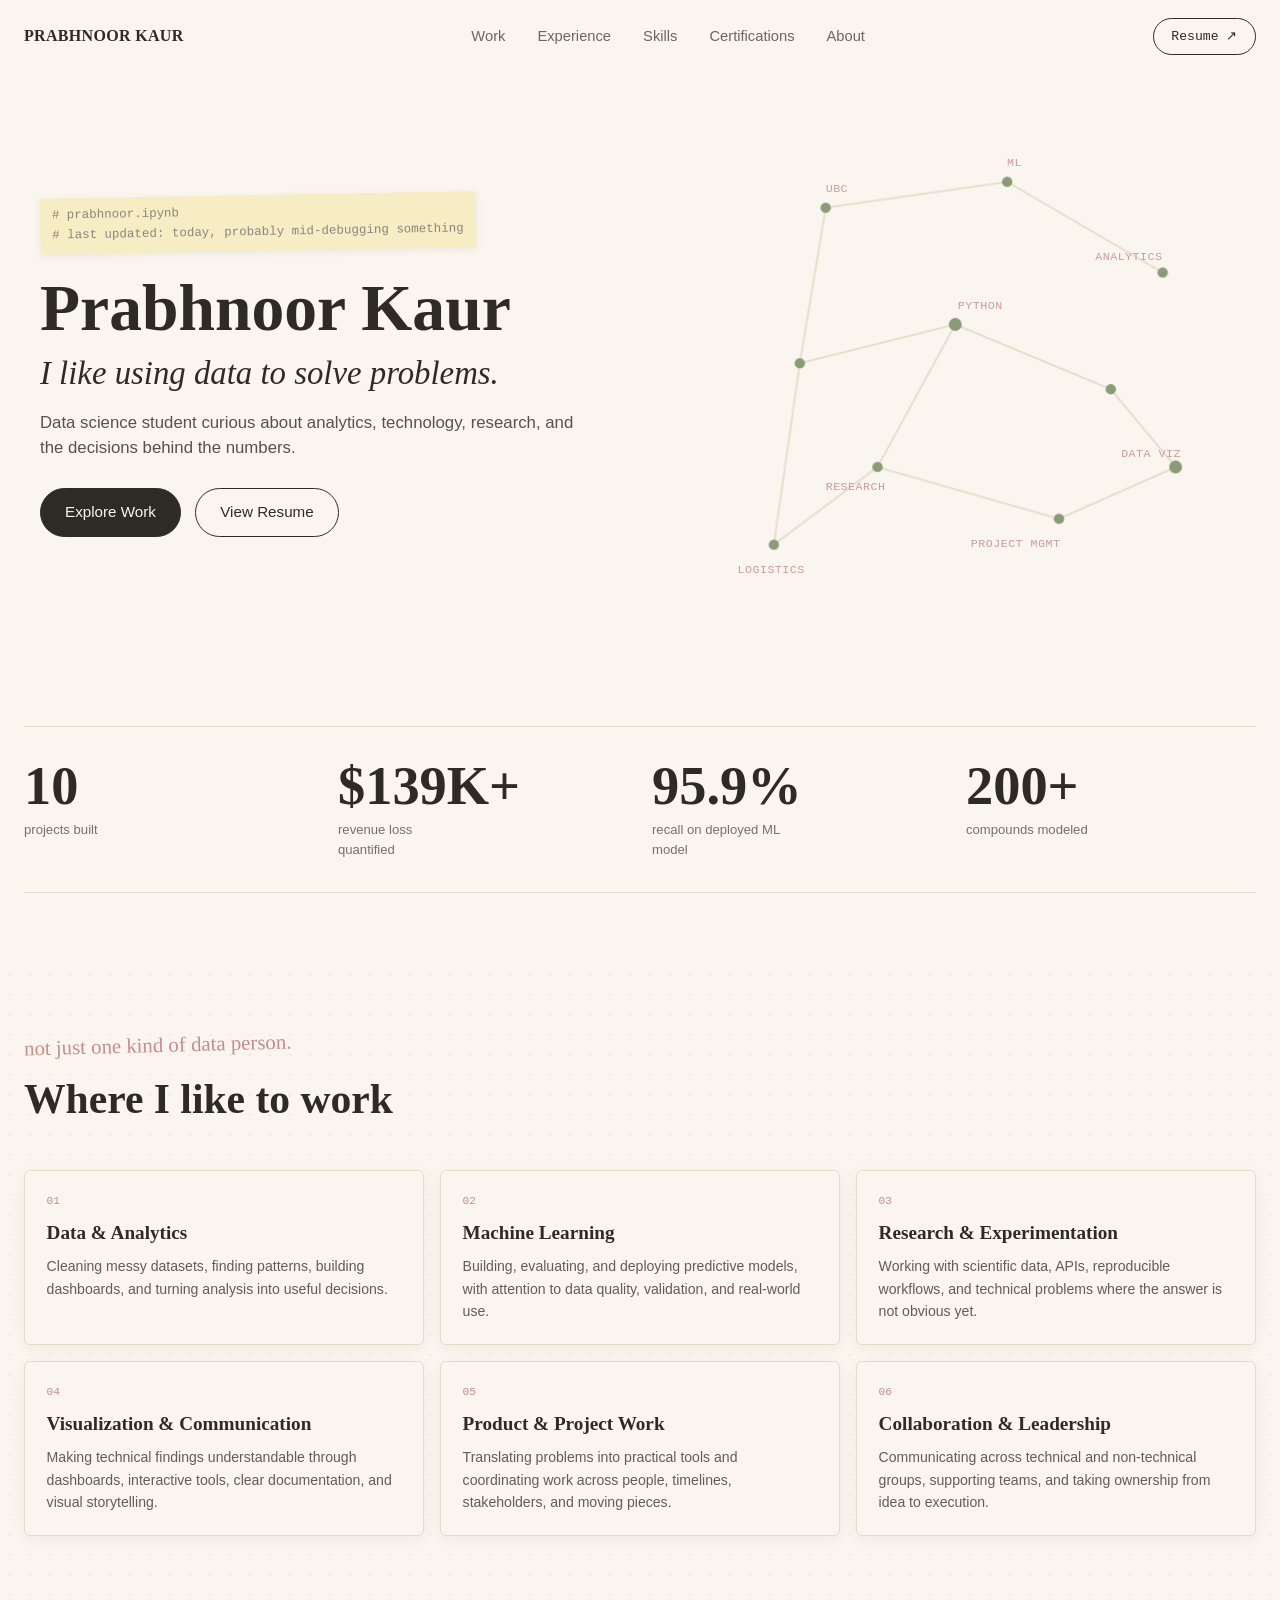
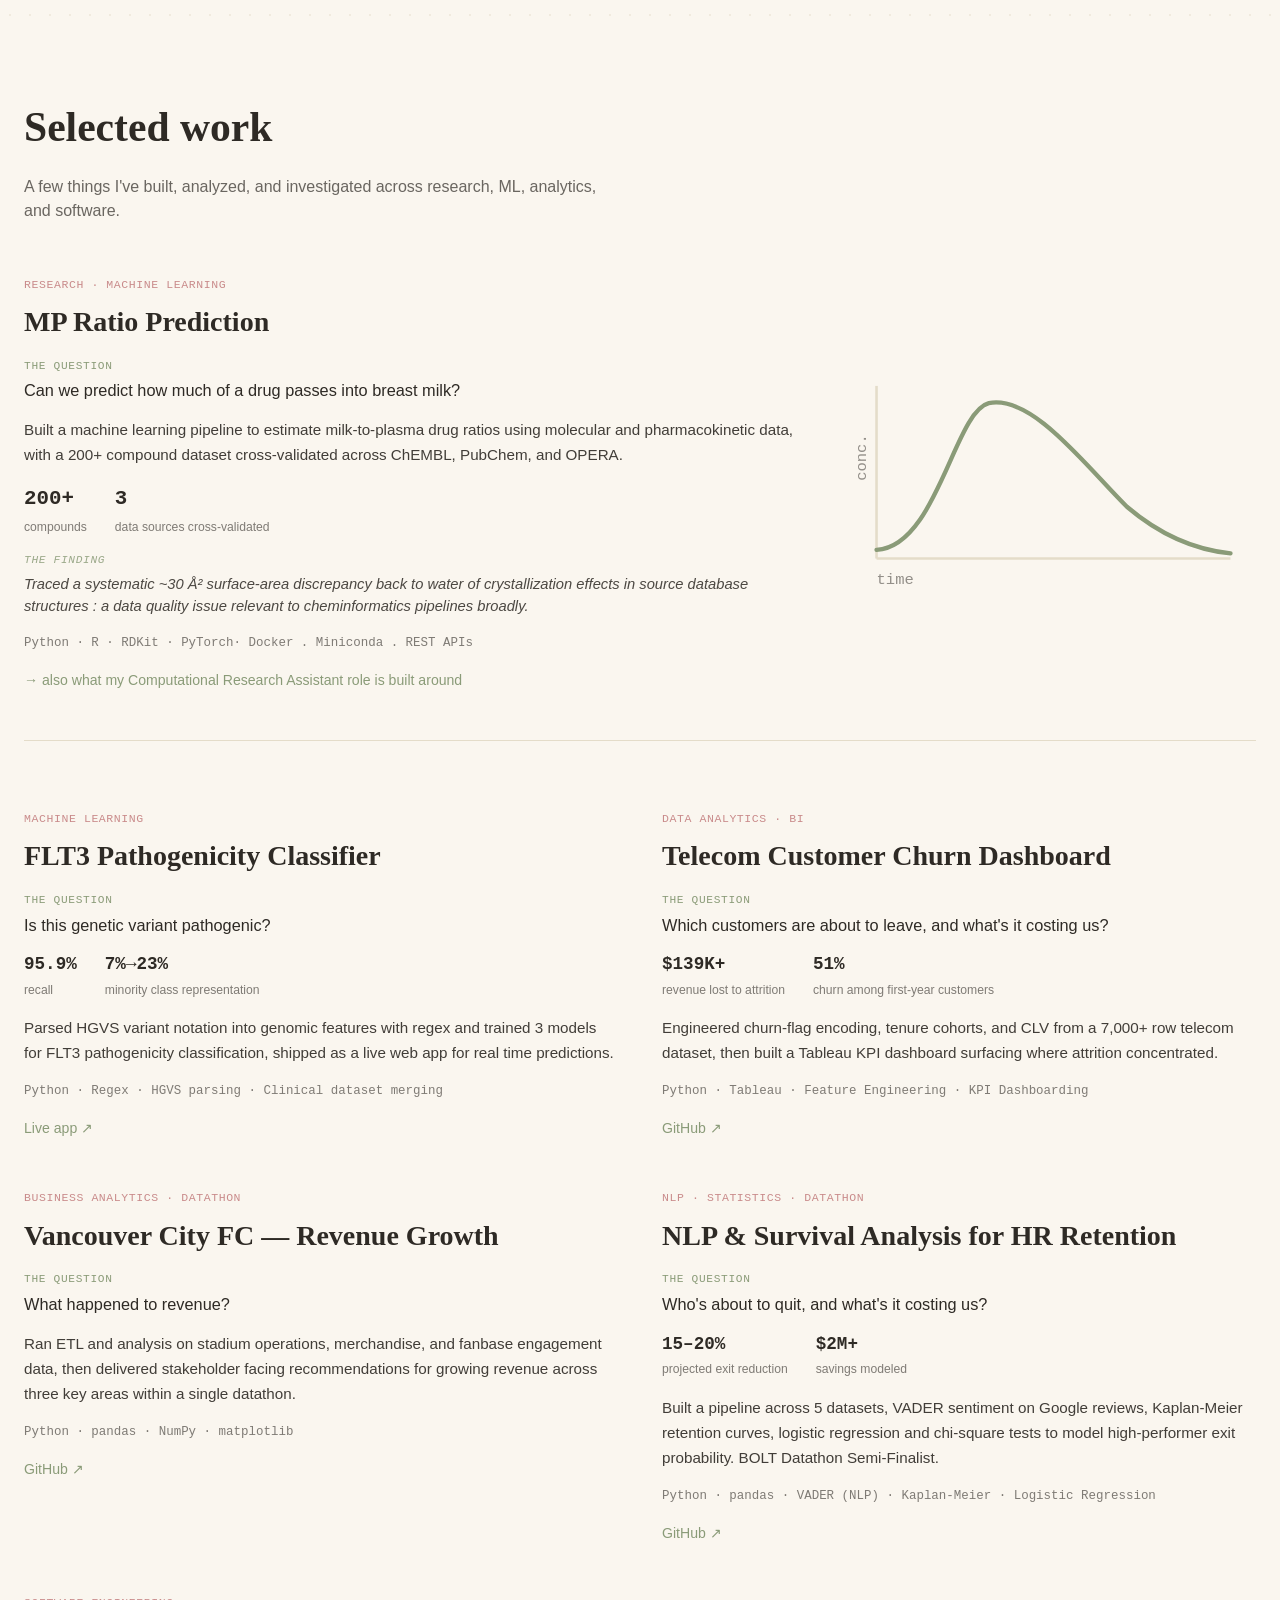
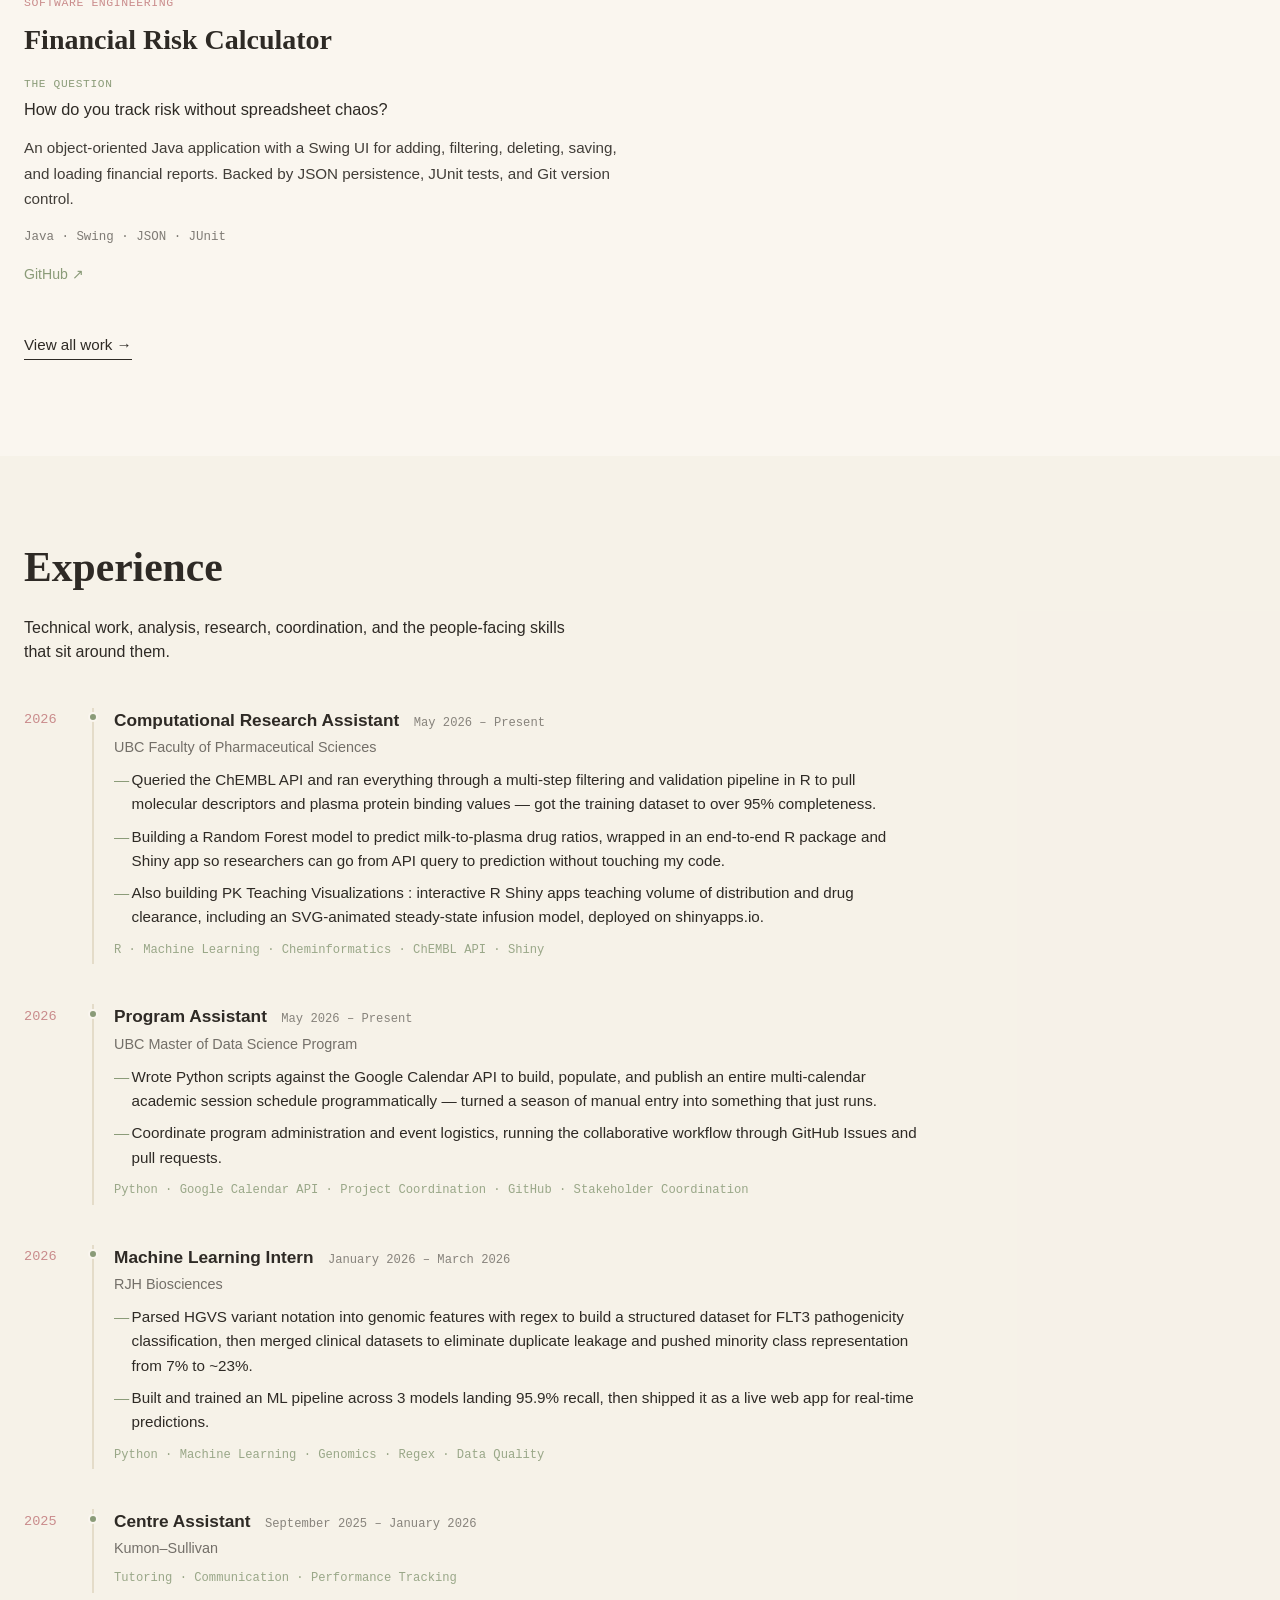
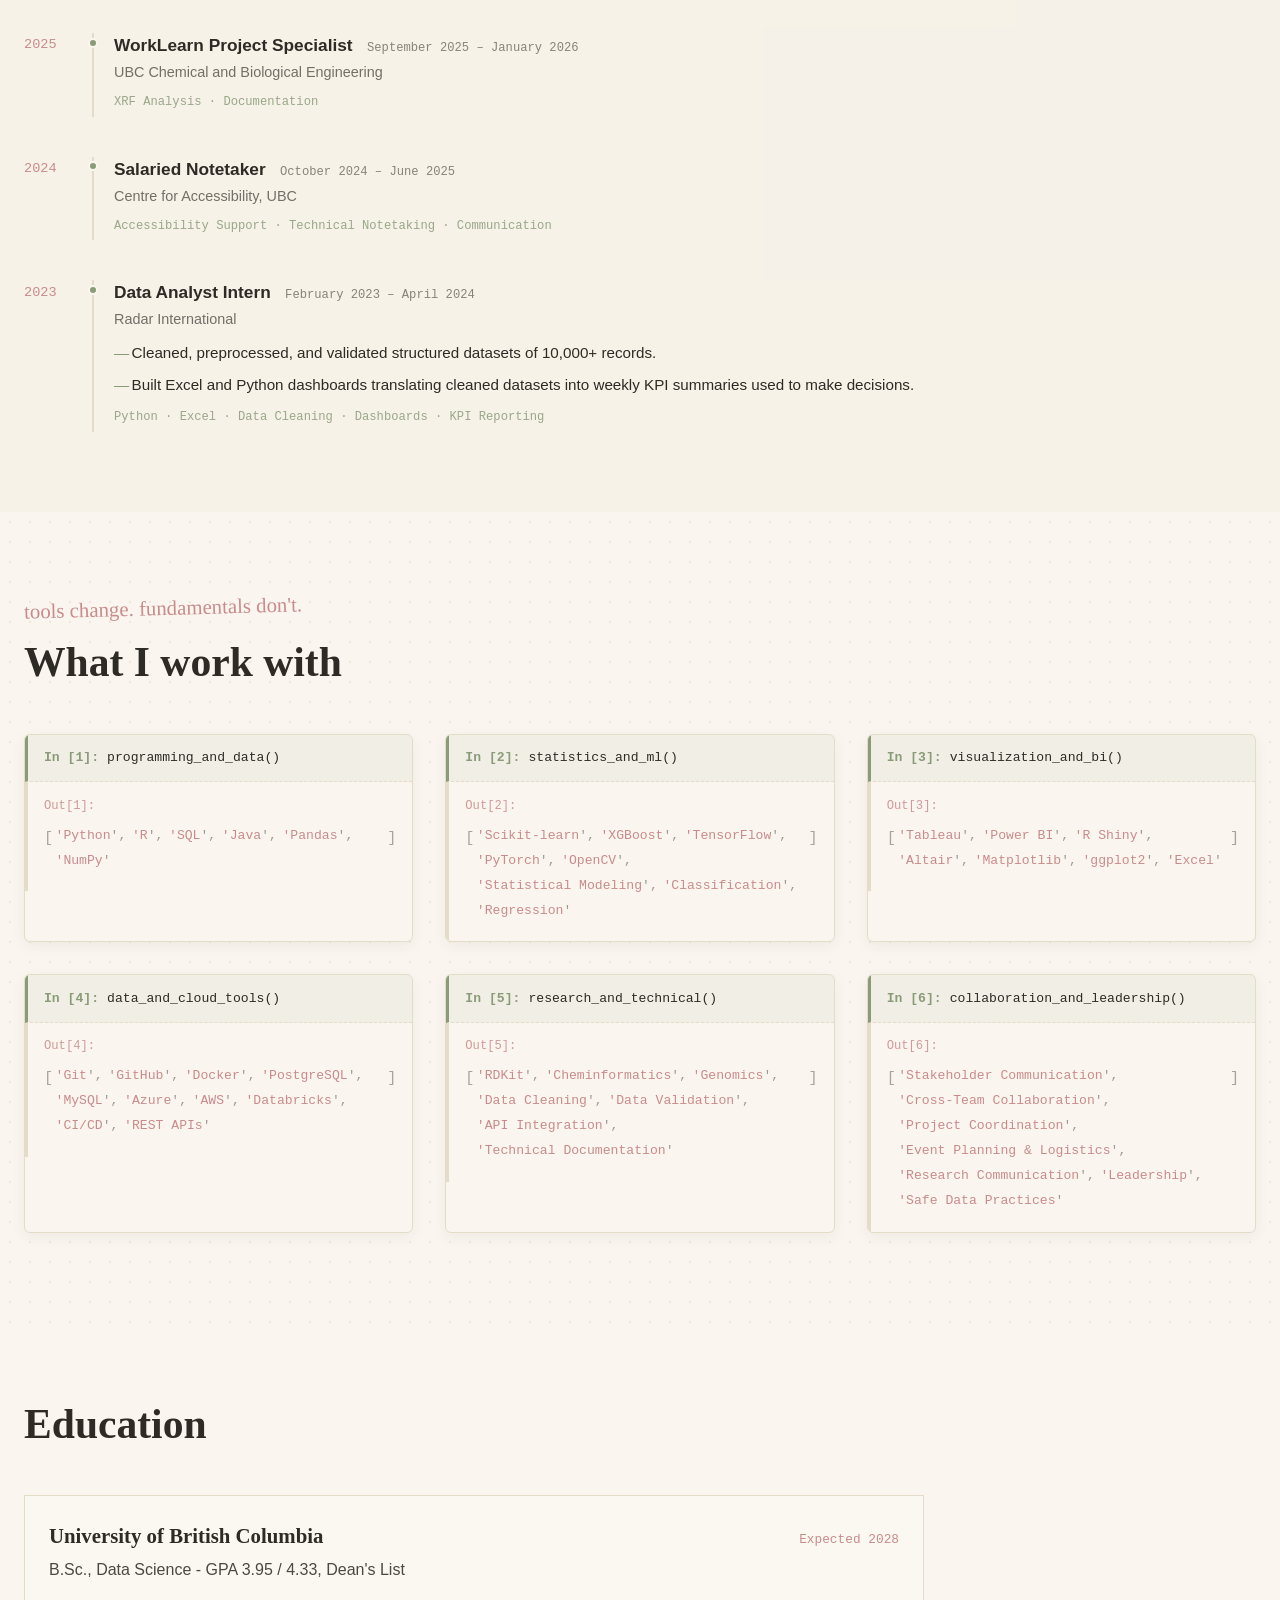
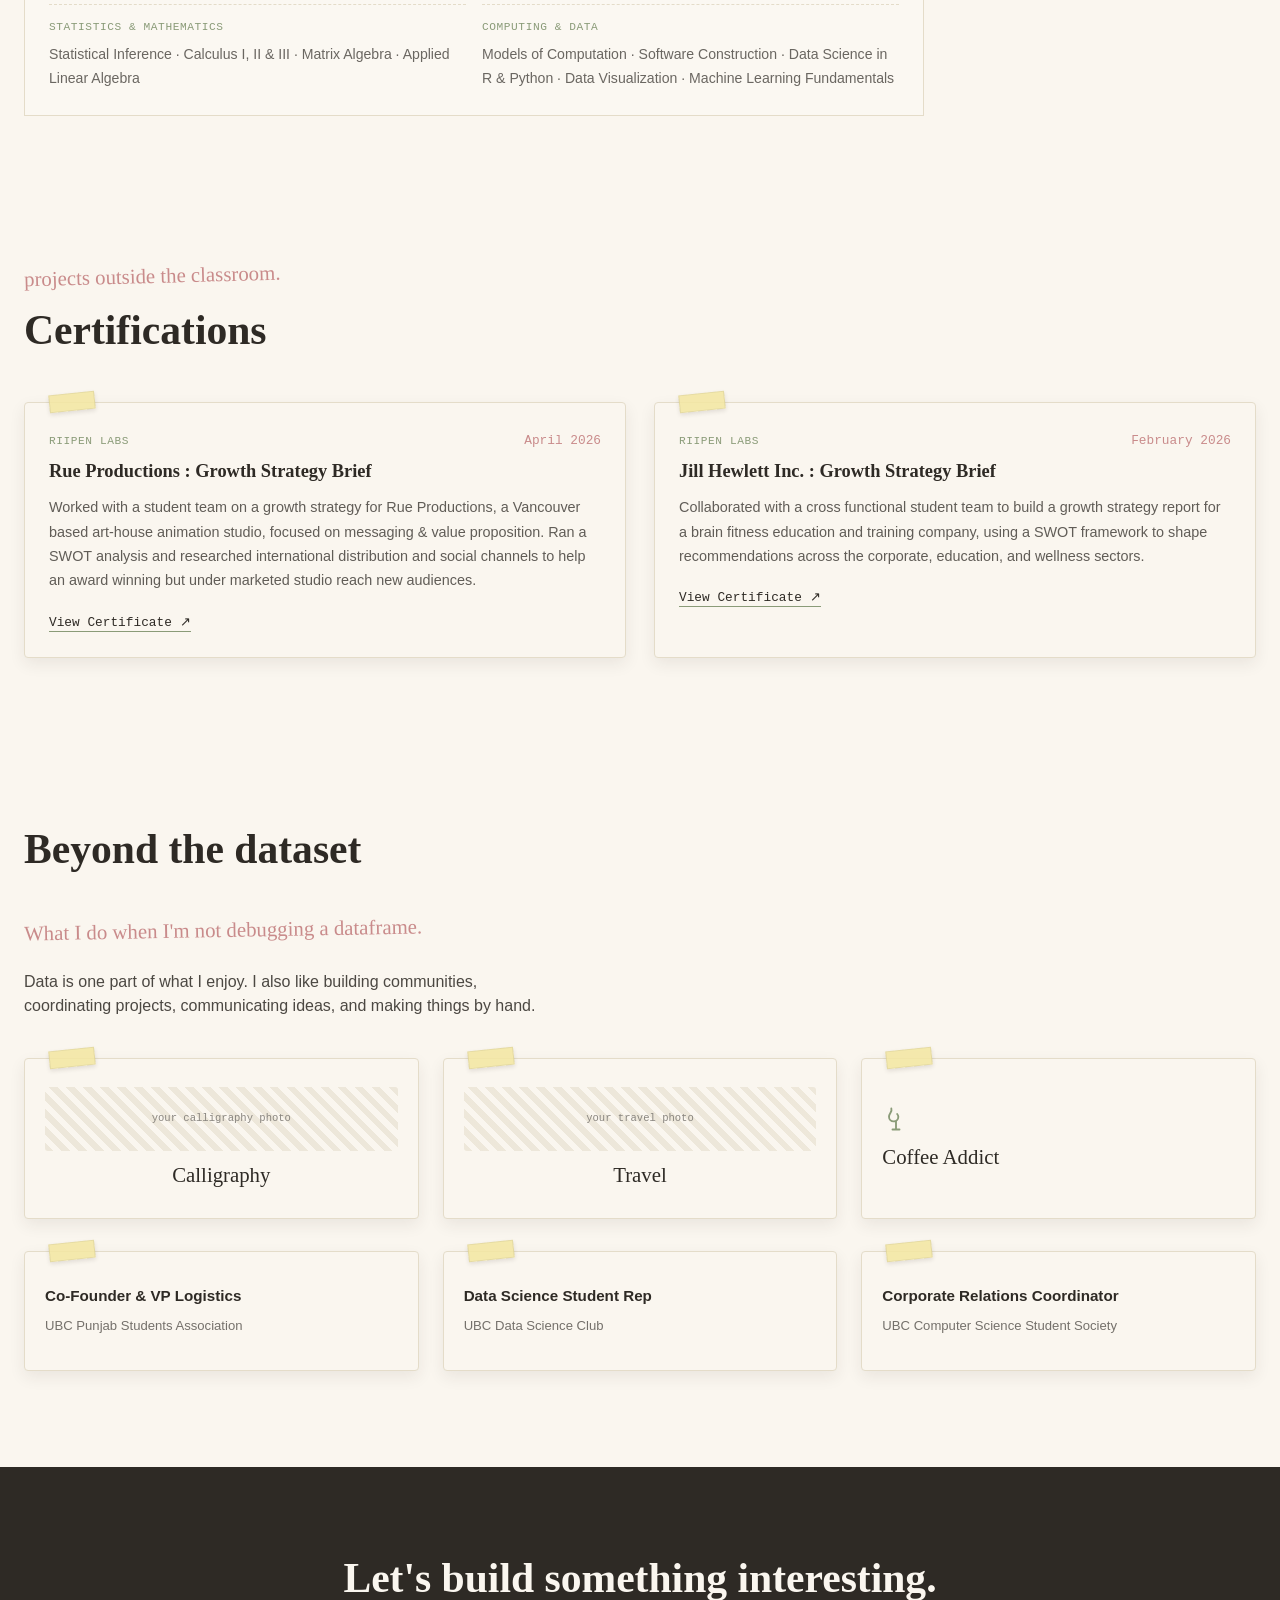
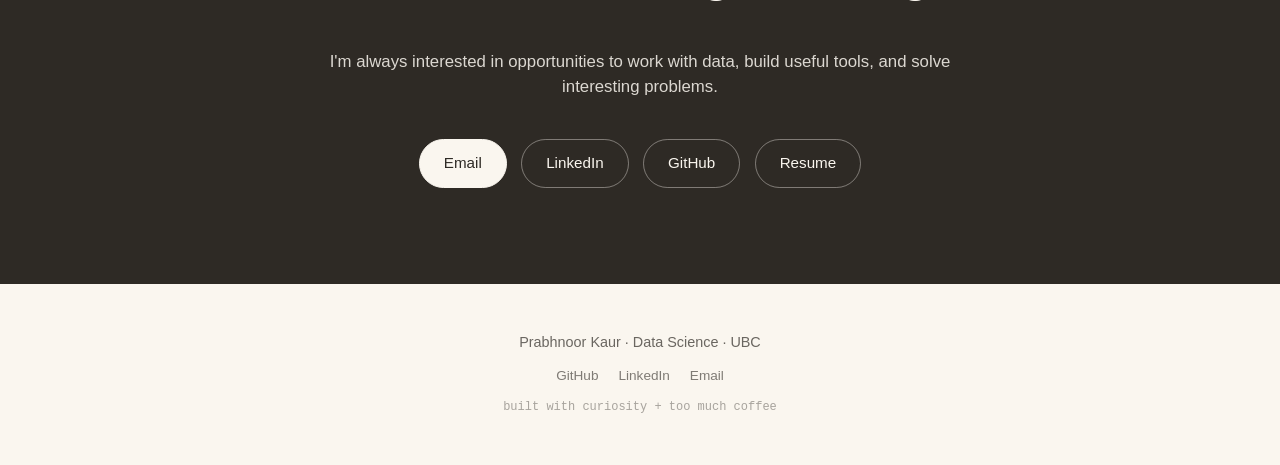
==== commit d3a6c4c5: "Added certifications section" ====
--- a/index.html
+++ b/index.html
@@ -24,6 +24,7 @@
         <a href="#work">Work</a>
         <a href="#experience">Experience</a>
         <a href="#skills">Skills</a>
+        <a href="#certifications">Certifications</a>
         <a href="#about">About</a>
       </nav>
 
@@ -38,6 +39,7 @@
       <a href="#work">Work</a>
       <a href="#experience">Experience</a>
       <a href="#skills">Skills</a>
+      <a href="#certifications">Certifications</a>
       <a href="#about">About</a>
       <a href="assets/resume.pdf" download>Resume ↗</a>
     </nav>
@@ -465,6 +467,47 @@
       </div>
     </section>
 
+    <!-- CERTIFICATIONS -->
+    <section class="certifications" id="certifications">
+      <div class="certifications-inner">
+        <p class="hand-annotation">projects outside the classroom.</p>
+        <h2 class="section-title reveal">Certifications</h2>
+
+        <div class="cert-grid">
+          <article class="cert-card reveal">
+            <span class="cert-tape" aria-hidden="true"></span>
+            <div class="cert-head">
+              <span class="cert-issuer">Riipen Labs</span>
+              <span class="cert-date">April 2026</span>
+            </div>
+            <h3 class="cert-title">Rue Productions : Growth Strategy Brief</h3>
+            <p class="cert-brief">
+              Worked with a student team on a growth strategy for Rue Productions, a Vancouver based
+              art-house animation studio, focused on messaging &amp; value proposition. Ran a SWOT
+              analysis and researched international distribution and social channels to help an
+              award winning but under marketed studio reach new audiences.
+            </p>
+            <a class="cert-link" href="https://futurepath.riipen.com/teams/3LWgogKL/certificates/vO1GJnNL" target="_blank" rel="noopener noreferrer">View Certificate ↗</a>
+          </article>
+
+          <article class="cert-card reveal">
+            <span class="cert-tape" aria-hidden="true"></span>
+            <div class="cert-head">
+              <span class="cert-issuer">Riipen Labs</span>
+              <span class="cert-date">February 2026</span>
+            </div>
+            <h3 class="cert-title">Jill Hewlett Inc. : Growth Strategy Brief</h3>
+            <p class="cert-brief">
+              Collaborated with a cross functional student team to build a growth strategy report
+              for a brain fitness education and training company, using a SWOT framework to shape
+              recommendations across the corporate, education, and wellness sectors.
+            </p>
+            <a class="cert-link" href="https://futurepath.riipen.com/teams/kVa6qjGO/certificates/vO1GJnNL" target="_blank" rel="noopener noreferrer">View Certificate ↗</a>
+          </article>
+        </div>
+      </div>
+    </section>
+
     <!-- BEYOND THE DATASET -->
     <section class="beyond" id="about">
       <div class="beyond-inner">
@@ -542,4 +585,4 @@
 
   <script src="js/main.js" defer></script>
 </body>
-</html>
+</html>
--- a/css/style.css
+++ b/css/style.css
@@ -946,6 +946,105 @@
   .course-groups { grid-template-columns: repeat(2, 1fr); }
 }
 
+/* Certifications */
+.certifications { padding: 4rem 1.5rem 5rem; }
+
+.certifications-inner {
+  max-width: var(--max-width);
+  margin: 0 auto;
+}
+
+.cert-grid {
+  display: grid;
+  grid-template-columns: 1fr;
+  gap: 1.75rem;
+  margin-top: 2rem;
+}
+
+@media (min-width: 700px) {
+  .cert-grid { grid-template-columns: repeat(2, 1fr); }
+}
+
+.cert-card {
+  position: relative;
+  background: var(--paper);
+  border: 1px solid var(--line-faint);
+  border-radius: 4px;
+  padding: 1.75rem 1.5rem 1.5rem;
+  box-shadow: 0 6px 16px rgba(46, 42, 37, 0.08);
+  transition: transform 0.2s ease, box-shadow 0.2s ease;
+}
+
+.cert-card:nth-child(odd) { transform: rotate(-0.6deg); }
+.cert-card:nth-child(even) { transform: rotate(0.6deg); }
+
+.cert-card:hover {
+  transform: translateY(-4px) rotate(0deg);
+  box-shadow: 0 12px 24px rgba(46, 42, 37, 0.14);
+}
+
+.cert-tape {
+  position: absolute;
+  top: -10px;
+  left: 24px;
+  width: 46px;
+  height: 18px;
+  background: rgba(244, 231, 161, 0.85);
+  border: 1px solid rgba(46, 42, 37, 0.08);
+  transform: rotate(-6deg);
+  box-shadow: 0 2px 4px rgba(46, 42, 37, 0.12);
+}
+
+.cert-head {
+  display: flex;
+  flex-wrap: wrap;
+  align-items: baseline;
+  justify-content: space-between;
+  gap: 0.5rem;
+  margin-bottom: 0.5rem;
+}
+
+.cert-issuer {
+  font-family: var(--font-mono);
+  font-size: 0.7rem;
+  text-transform: uppercase;
+  letter-spacing: 0.05em;
+  color: var(--accent-sage);
+}
+
+.cert-date {
+  font-family: var(--font-mono);
+  font-size: 0.8rem;
+  color: var(--accent-rose);
+}
+
+.cert-title {
+  font-family: var(--font-display);
+  font-weight: 600;
+  font-size: 1.15rem;
+  color: var(--ink);
+  margin-bottom: 0.6rem;
+}
+
+.cert-brief {
+  font-size: 0.9rem;
+  color: var(--ink);
+  opacity: 0.75;
+  line-height: 1.7;
+  margin-bottom: 1rem;
+}
+
+.cert-link {
+  font-family: var(--font-mono);
+  font-size: 0.8rem;
+  color: var(--ink);
+  text-decoration: none;
+  border-bottom: 1px solid var(--accent-sage);
+  padding-bottom: 1px;
+}
+
+.cert-link:hover { color: var(--accent-sage); }
+
 /* Beyond the dataset */
 .beyond { padding: 5rem 1.5rem 6rem; }
 
@@ -1206,4 +1305,4 @@
 
 @media (min-width: 640px) {
   .hero { padding: 3.5rem 2.5rem 4rem; }
-}
+}
